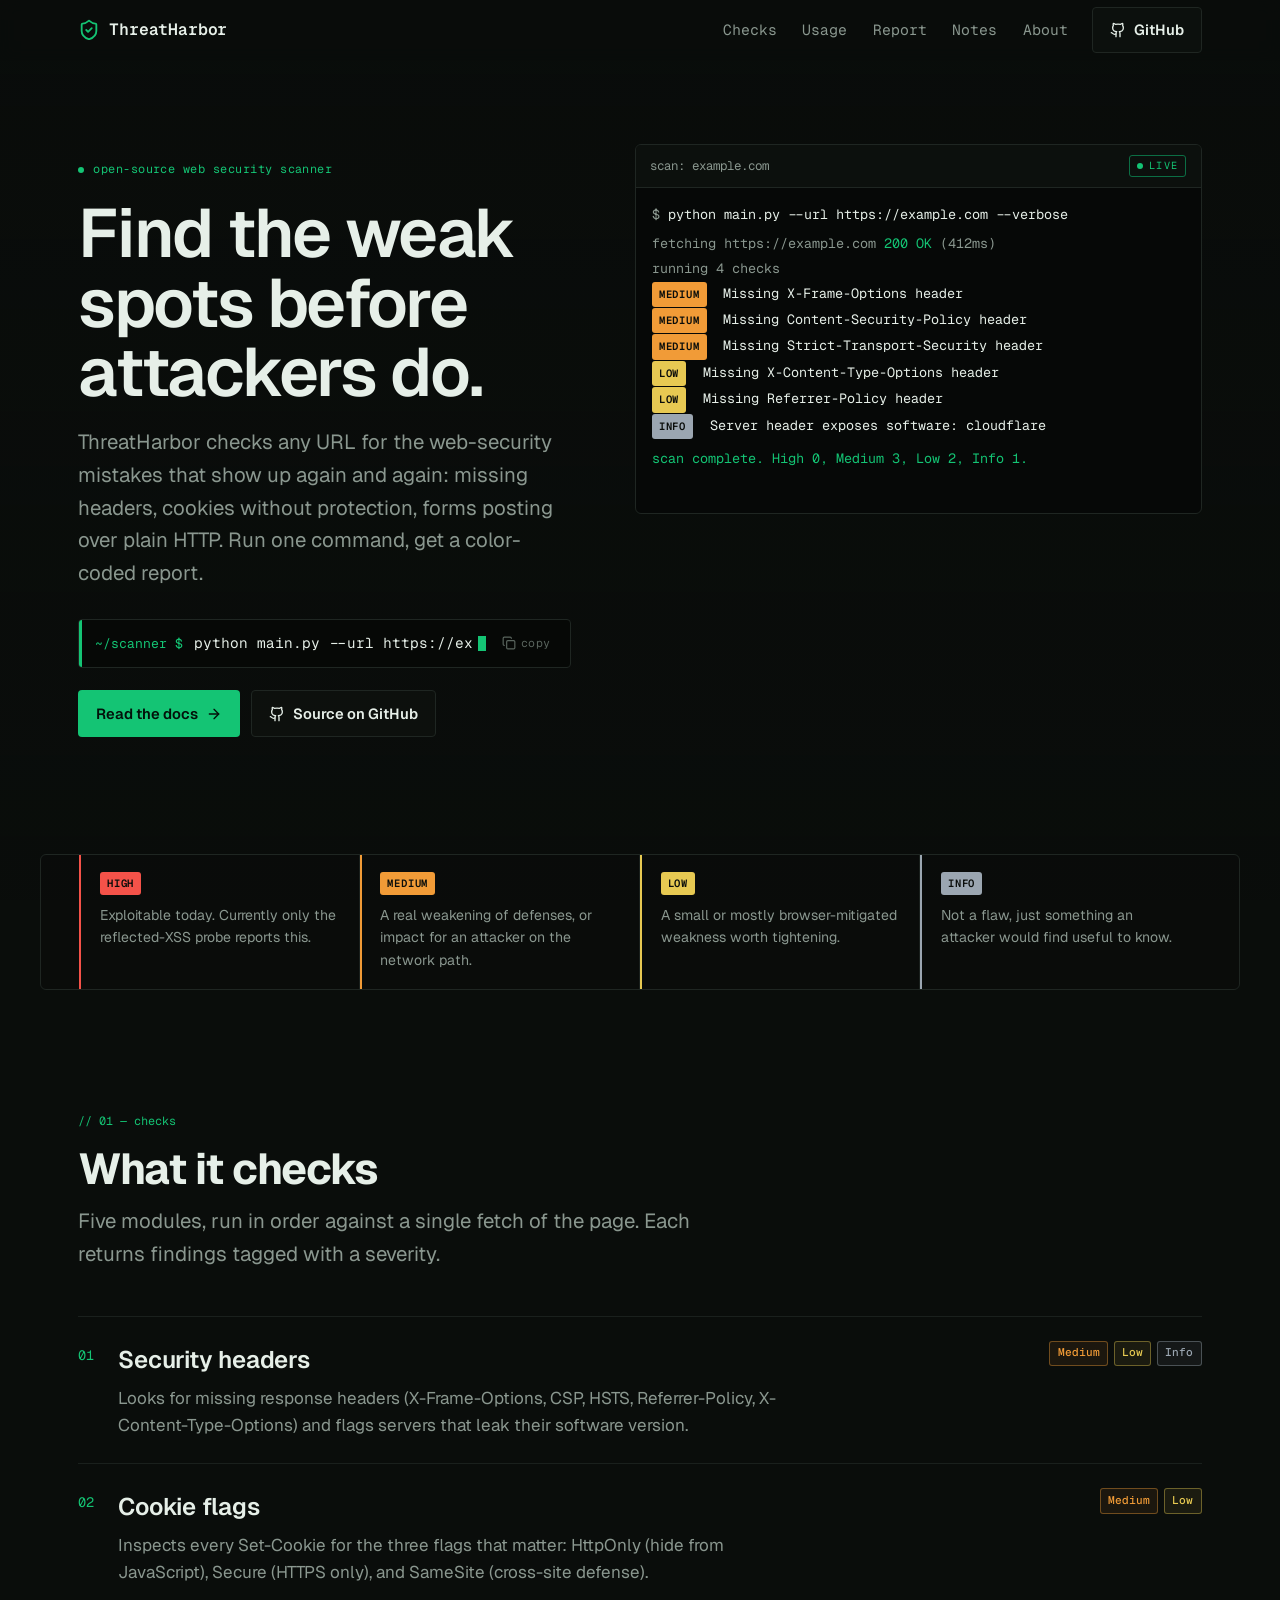
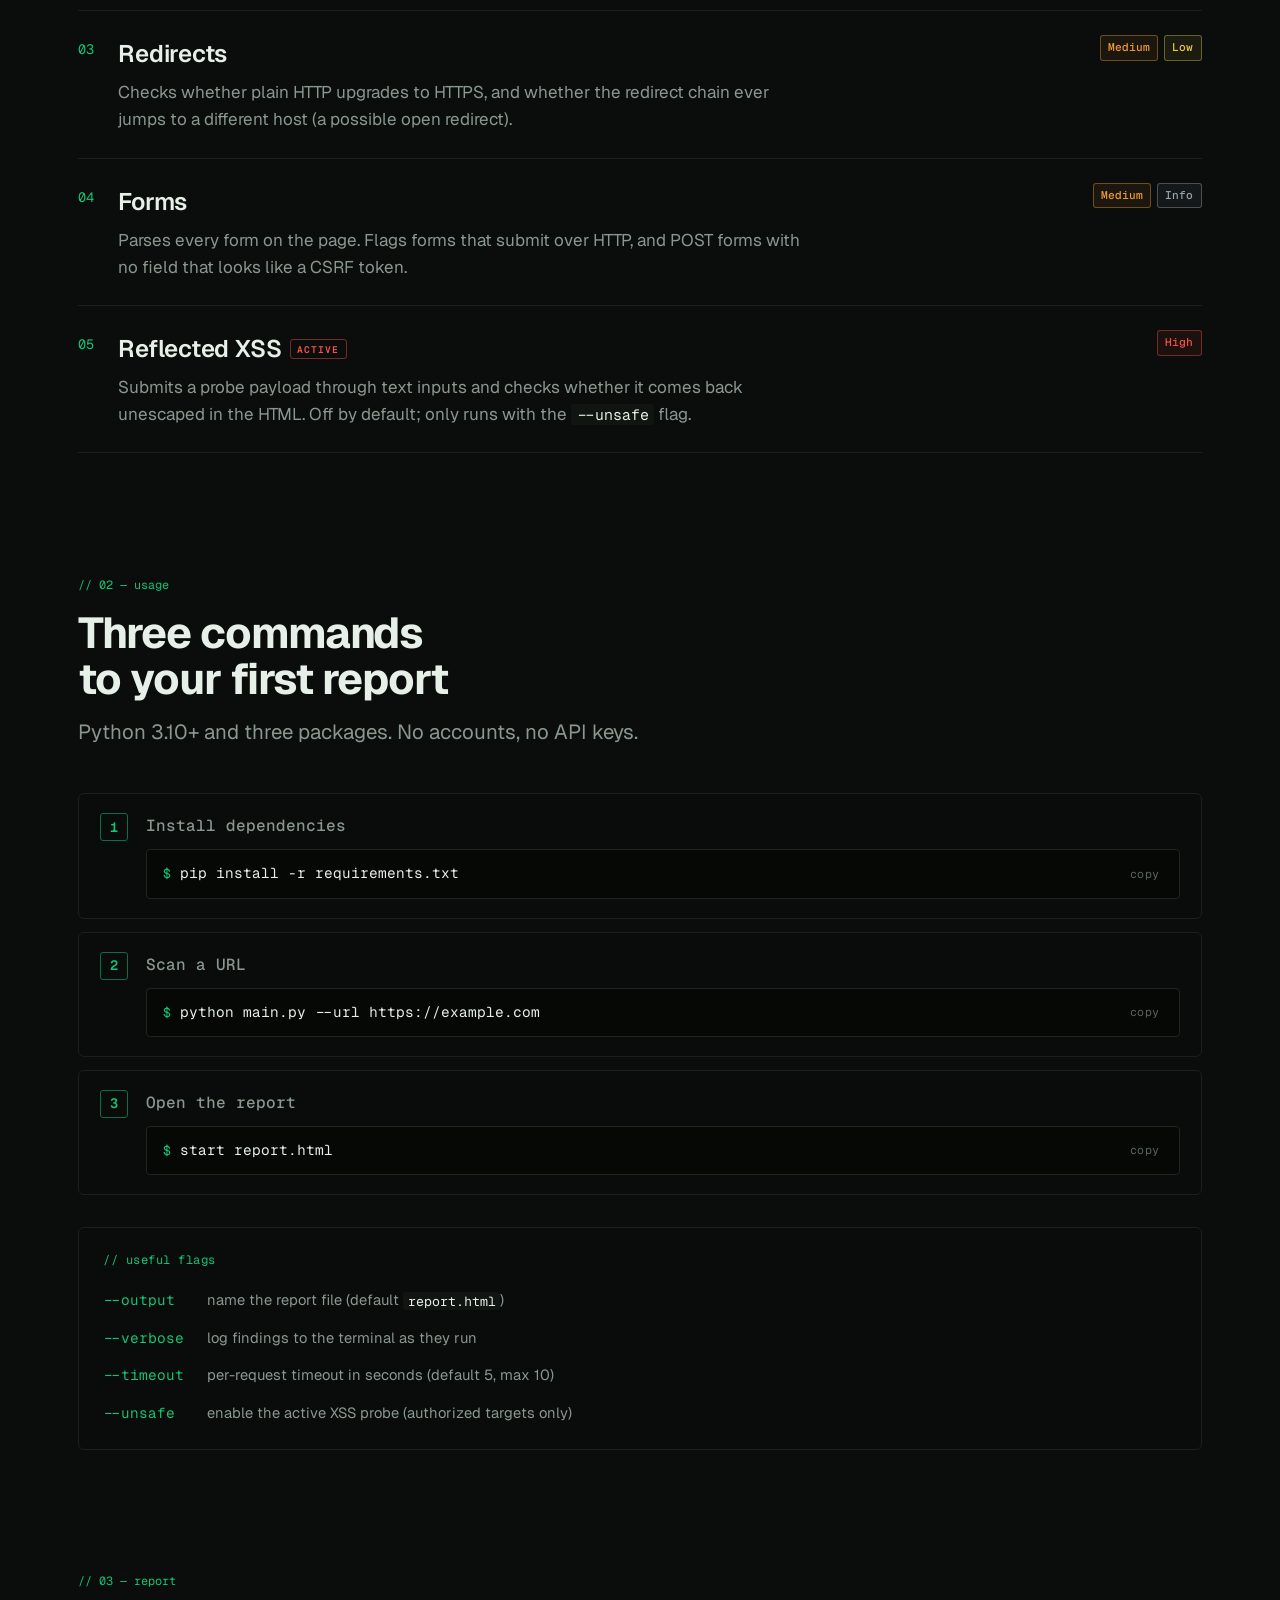
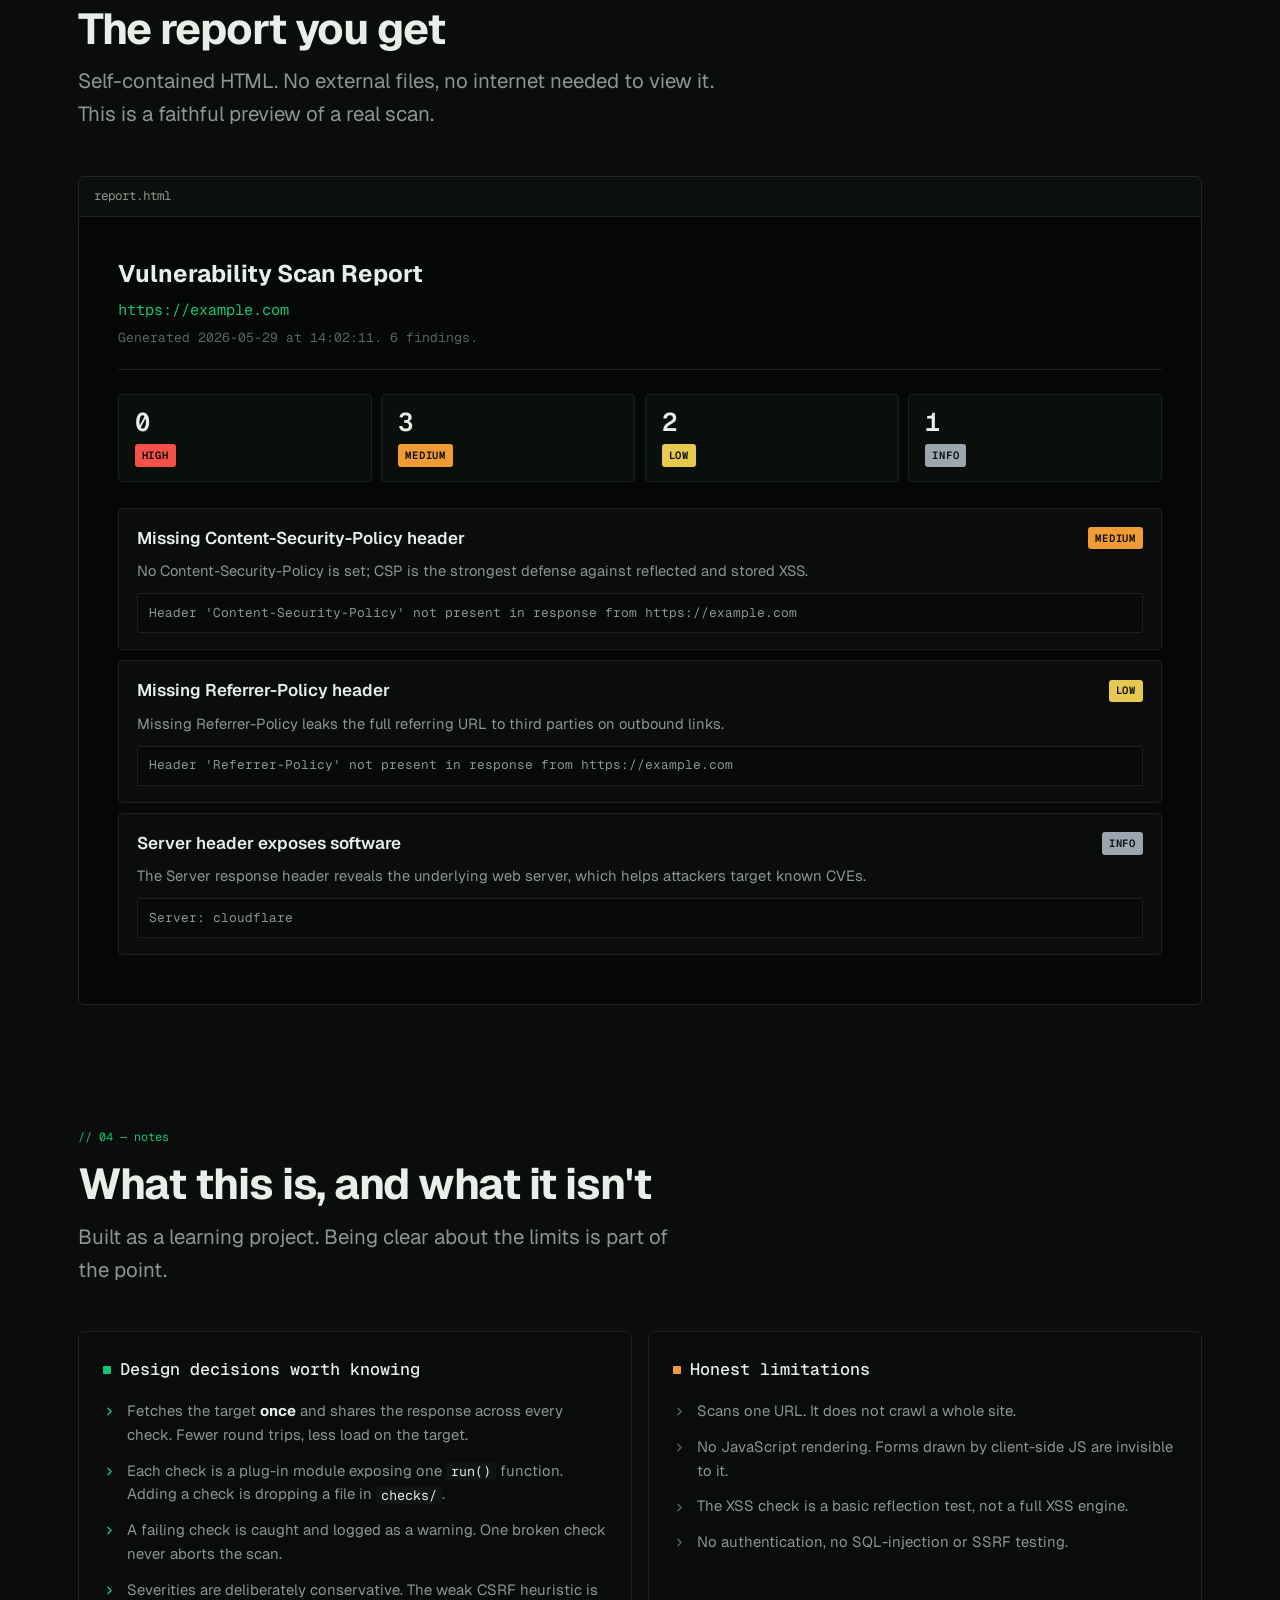
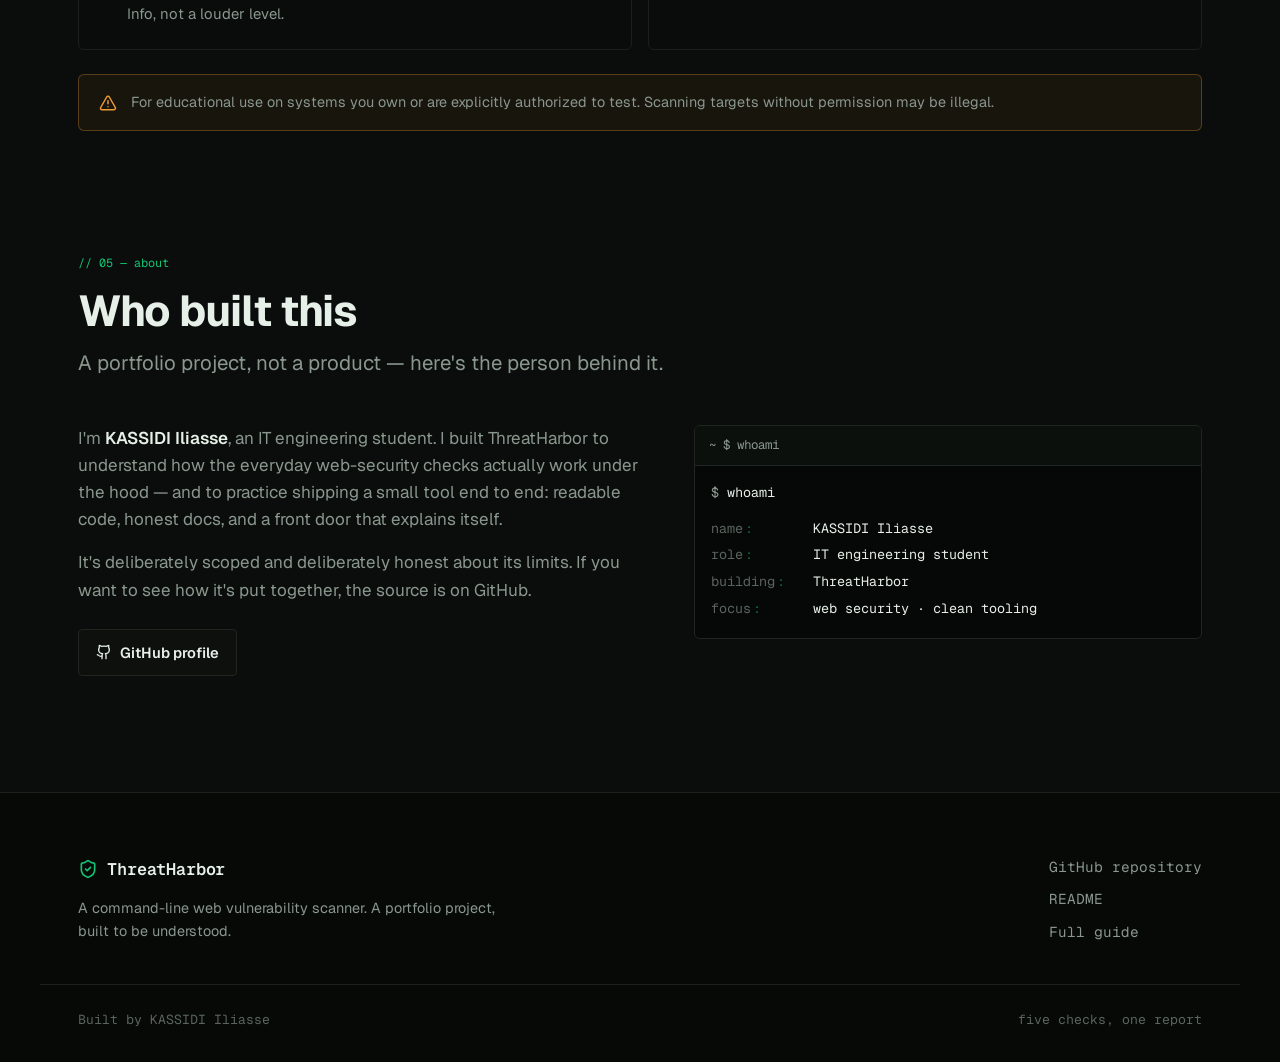
==== website/index.html @ 93aea604 "Add ThreatHarbor marketing website Static site (HTML/CSS/JS) for the vulnerability scanner under web" ====
<!doctype html>
<html lang="en">
<head>
<meta charset="utf-8">
<meta name="viewport" content="width=device-width, initial-scale=1">
<title>ThreatHarbor, a command-line web vulnerability scanner</title>
<meta name="description" content="A command-line tool that scans any URL for common web-security mistakes (missing headers, leaky cookies, unsafe forms) and writes a color-coded HTML report.">
<meta name="color-scheme" content="dark">

<!-- Open Graph -->
<meta property="og:title" content="ThreatHarbor">
<meta property="og:description" content="Scan a URL for the web-security basics. Get a color-coded report in seconds.">
<meta property="og:type" content="website">

<link rel="icon" href="data:image/svg+xml,%3Csvg xmlns='http://www.w3.org/2000/svg' viewBox='0 0 24 24'%3E%3Crect width='24' height='24' rx='5' fill='%2303110a'/%3E%3Cpath d='M18 11c0 4-2.8 6-6.1 7.16a.8.8 0 0 1-.54 0C8 17 5.2 15 5.2 11V5.6a.8.8 0 0 1 .8-.8c1.6 0 3.6-.96 5-2.18a.94.94 0 0 1 1.2 0C13.6 3.85 15.6 4.8 17.2 4.8a.8.8 0 0 1 .8.8z' fill='none' stroke='%2314c474' stroke-width='1.6' stroke-linejoin='round'/%3E%3Cpath d='M8.2 11l2 2 3.6-3.6' fill='none' stroke='%2314c474' stroke-width='1.6' stroke-linecap='round' stroke-linejoin='round'/%3E%3C/svg%3E">

<link rel="preconnect" href="https://fonts.googleapis.com">
<link rel="preconnect" href="https://fonts.gstatic.com" crossorigin>
<link href="https://fonts.googleapis.com/css2?family=Geist:wght@400;500;600;700&family=Geist+Mono:wght@400;500;600&display=swap" rel="stylesheet">

<link rel="stylesheet" href="styles.css">
</head>
<body>

<canvas id="matrixRain" aria-hidden="true"></canvas>

<a class="skip-link" href="#main">Skip to content</a>

<header class="nav" id="nav">
  <div class="container nav__inner">
    <a class="brand" href="#top" aria-label="ThreatHarbor home">
      <svg class="brand__mark" width="22" height="22" viewBox="0 0 24 24" fill="none" stroke="currentColor" stroke-width="2" stroke-linecap="round" stroke-linejoin="round" aria-hidden="true">
        <path d="M20 13c0 5-3.5 7.5-7.66 8.95a1 1 0 0 1-.67-.01C7.5 20.5 4 18 4 13V6a1 1 0 0 1 1-1c2 0 4.5-1.2 6.24-2.72a1.17 1.17 0 0 1 1.52 0C14.51 3.81 17 5 19 5a1 1 0 0 1 1 1z"/>
        <path d="m9 12 2 2 4-4"/>
      </svg>
      <span class="brand__name">ThreatHarbor</span>
    </a>

    <nav class="nav__links" aria-label="Primary">
      <a href="#checks">Checks</a>
      <a href="#usage">Usage</a>
      <a href="#report">Report</a>
      <a href="#notes">Notes</a>
      <a href="#about">About</a>
    </nav>

    <a class="btn btn--ghost nav__cta" href="https://github.com/Iliakas/vulnerability_tester" target="_blank" rel="noopener">
      <svg width="16" height="16" viewBox="0 0 24 24" fill="none" stroke="currentColor" stroke-width="2" stroke-linecap="round" stroke-linejoin="round" aria-hidden="true"><path d="M15 22v-4a4.8 4.8 0 0 0-1-3.5c3 0 6-2 6-5.5.08-1.25-.27-2.48-1-3.5.28-1.15.28-2.35 0-3.5 0 0-1 0-3 1.5-2.64-.5-5.36-.5-8 0C6 2 5 2 5 2c-.3 1.15-.3 2.35 0 3.5A5.403 5.403 0 0 0 4 9c0 3.5 3 5.5 6 5.5-.39.49-.68 1.05-.85 1.65-.17.6-.22 1.23-.15 1.85v4"/><path d="M9 18c-4.51 2-5-2-7-2"/></svg>
      GitHub
    </a>

    <button class="nav__menu-btn" id="menuBtn" aria-label="Toggle menu" aria-expanded="false" aria-controls="mobileNav">
      <span></span><span></span><span></span>
    </button>
  </div>
  <nav class="nav__mobile" id="mobileNav" aria-label="Mobile">
    <a href="#checks">Checks</a>
    <a href="#usage">Usage</a>
    <a href="#report">Report</a>
    <a href="#notes">Notes</a>
    <a href="#about">About</a>
    <a class="nav__mobile-ext" href="https://github.com/Iliakas/vulnerability_tester" target="_blank" rel="noopener">GitHub
      <svg width="14" height="14" viewBox="0 0 24 24" fill="none" stroke="currentColor" stroke-width="2" stroke-linecap="round" stroke-linejoin="round" aria-hidden="true"><path d="M7 7h10v10"/><path d="M7 17 17 7"/></svg>
    </a>
  </nav>
</header>

<main id="main">
  <span id="top"></span>

  <!-- HERO -->
  <section class="hero container">
    <div class="hero__copy">
      <p class="eyebrow">open-source web security scanner</p>
      <h1>Find the weak spots before attackers do.</h1>
      <p class="lede">
        ThreatHarbor checks any URL for the web-security mistakes that show up
        again and again: missing headers, cookies without protection, forms
        posting over plain HTTP. Run one command, get a color-coded report.
      </p>

      <div class="cmd" data-copy="python main.py --url https://example.com">
        <span class="cmd__rail" aria-hidden="true"></span>
        <span class="cmd__prompt">~/scanner $</span>
        <code class="cmd__text">python main.py --url https://example.com</code>
        <span class="cmd__caret" aria-hidden="true"></span>
        <button class="cmd__copy" aria-label="Copy command" title="Copy command">
          <svg width="14" height="14" viewBox="0 0 24 24" fill="none" stroke="currentColor" stroke-width="2" stroke-linecap="round" stroke-linejoin="round" aria-hidden="true"><rect width="14" height="14" x="8" y="8" rx="2" ry="2"/><path d="M4 16c-1.1 0-2-.9-2-2V4c0-1.1.9-2 2-2h10c1.1 0 2 .9 2 2"/></svg>
          <span class="cmd__copy-label">copy</span>
        </button>
      </div>

      <div class="hero__actions">
        <a class="btn btn--accent" href="#usage">Read the docs
          <svg width="16" height="16" viewBox="0 0 24 24" fill="none" stroke="currentColor" stroke-width="2" stroke-linecap="round" stroke-linejoin="round" aria-hidden="true"><path d="M5 12h14"/><path d="m12 5 7 7-7 7"/></svg>
        </a>
        <a class="btn btn--ghost" href="https://github.com/Iliakas/vulnerability_tester" target="_blank" rel="noopener">
          <svg width="16" height="16" viewBox="0 0 24 24" fill="none" stroke="currentColor" stroke-width="2" stroke-linecap="round" stroke-linejoin="round" aria-hidden="true"><path d="M15 22v-4a4.8 4.8 0 0 0-1-3.5c3 0 6-2 6-5.5.08-1.25-.27-2.48-1-3.5.28-1.15.28-2.35 0-3.5 0 0-1 0-3 1.5-2.64-.5-5.36-.5-8 0C6 2 5 2 5 2c-.3 1.15-.3 2.35 0 3.5A5.403 5.403 0 0 0 4 9c0 3.5 3 5.5 6 5.5-.39.49-.68 1.05-.85 1.65-.17.6-.22 1.23-.15 1.85v4"/><path d="M9 18c-4.51 2-5-2-7-2"/></svg>
          Source on GitHub
        </a>
      </div>
    </div>

    <!-- Live scan console -->
    <div class="console" id="console" aria-label="Example scan output" role="img">
      <div class="console__bar">
        <span class="console__path">scan: example.com</span>
        <span class="console__status">live</span>
      </div>
      <div class="console__body" id="consoleBody">
        <div class="line line--cmd"><span class="muted">$</span> python main.py --url https://example.com --verbose</div>
        <div class="line line--sys">fetching https://example.com <span class="ok">200 OK</span> (412ms)</div>
        <div class="line line--sys">running 4 checks</div>
        <div class="line line--find" data-sev="medium"><span class="sev sev--medium">MEDIUM</span> Missing X-Frame-Options header</div>
        <div class="line line--find" data-sev="medium"><span class="sev sev--medium">MEDIUM</span> Missing Content-Security-Policy header</div>
        <div class="line line--find" data-sev="medium"><span class="sev sev--medium">MEDIUM</span> Missing Strict-Transport-Security header</div>
        <div class="line line--find" data-sev="low"><span class="sev sev--low">LOW</span> Missing X-Content-Type-Options header</div>
        <div class="line line--find" data-sev="low"><span class="sev sev--low">LOW</span> Missing Referrer-Policy header</div>
        <div class="line line--find" data-sev="info"><span class="sev sev--info">INFO</span> Server header exposes software: cloudflare</div>
        <div class="line line--done"><span class="ok">scan complete.</span> High 0, Medium 3, Low 2, Info 1.</div>
        <div class="line line--sys">report.html written.</div>
      </div>
    </div>
  </section>

  <!-- SEVERITY LEGEND -->
  <section class="legend container" aria-label="Severity levels">
    <div class="legend__item" style="--c:var(--high)">
      <span class="sev sev--high">HIGH</span>
      <p>Exploitable today. Currently only the reflected-XSS probe reports this.</p>
    </div>
    <div class="legend__item" style="--c:var(--medium)">
      <span class="sev sev--medium">MEDIUM</span>
      <p>A real weakening of defenses, or impact for an attacker on the network path.</p>
    </div>
    <div class="legend__item" style="--c:var(--low)">
      <span class="sev sev--low">LOW</span>
      <p>A small or mostly browser-mitigated weakness worth tightening.</p>
    </div>
    <div class="legend__item" style="--c:var(--info)">
      <span class="sev sev--info">INFO</span>
      <p>Not a flaw, just something an attacker would find useful to know.</p>
    </div>
  </section>

  <!-- CHECKS -->
  <section class="section container" id="checks">
    <div class="section__head">
      <span class="section__eyebrow">// 01 &mdash; checks</span>
      <h2>What it checks</h2>
      <p class="section__sub">Five modules, run in order against a single fetch of the page. Each returns findings tagged with a severity.</p>
    </div>

    <ol class="checks">
      <li class="check">
        <span class="check__idx">01</span>
        <div class="check__main">
          <h3>Security headers</h3>
          <p>Looks for missing response headers (X-Frame-Options, CSP, HSTS, Referrer-Policy, X-Content-Type-Options) and flags servers that leak their software version.</p>
        </div>
        <div class="check__sevs"><span class="chip chip--medium">Medium</span><span class="chip chip--low">Low</span><span class="chip chip--info">Info</span></div>
      </li>
      <li class="check">
        <span class="check__idx">02</span>
        <div class="check__main">
          <h3>Cookie flags</h3>
          <p>Inspects every Set-Cookie for the three flags that matter: HttpOnly (hide from JavaScript), Secure (HTTPS only), and SameSite (cross-site defense).</p>
        </div>
        <div class="check__sevs"><span class="chip chip--medium">Medium</span><span class="chip chip--low">Low</span></div>
      </li>
      <li class="check">
        <span class="check__idx">03</span>
        <div class="check__main">
          <h3>Redirects</h3>
          <p>Checks whether plain HTTP upgrades to HTTPS, and whether the redirect chain ever jumps to a different host (a possible open redirect).</p>
        </div>
        <div class="check__sevs"><span class="chip chip--medium">Medium</span><span class="chip chip--low">Low</span></div>
      </li>
      <li class="check">
        <span class="check__idx">04</span>
        <div class="check__main">
          <h3>Forms</h3>
          <p>Parses every form on the page. Flags forms that submit over HTTP, and POST forms with no field that looks like a CSRF token.</p>
        </div>
        <div class="check__sevs"><span class="chip chip--medium">Medium</span><span class="chip chip--info">Info</span></div>
      </li>
      <li class="check">
        <span class="check__idx">05</span>
        <div class="check__main">
          <h3>Reflected XSS <span class="check__tag">active</span></h3>
          <p>Submits a probe payload through text inputs and checks whether it comes back unescaped in the HTML. Off by default; only runs with the <code>--unsafe</code> flag.</p>
        </div>
        <div class="check__sevs"><span class="chip chip--high">High</span></div>
      </li>
    </ol>
  </section>

  <!-- USAGE -->
  <section class="section container" id="usage">
    <div class="section__head">
      <span class="section__eyebrow">// 02 &mdash; usage</span>
      <h2>Three commands to your first report</h2>
      <p class="section__sub">Python 3.10+ and three packages. No accounts, no API keys.</p>
    </div>

    <div class="steps">
      <div class="step">
        <span class="step__n">1</span>
        <div class="step__body">
          <h3>Install dependencies</h3>
          <div class="cmd cmd--block" data-copy="pip install -r requirements.txt">
            <code class="cmd__text"><span class="cmd__prompt">$</span> pip install -r requirements.txt</code>
            <button class="cmd__copy" aria-label="Copy command"><span class="cmd__copy-label">Copy</span></button>
          </div>
        </div>
      </div>
      <div class="step">
        <span class="step__n">2</span>
        <div class="step__body">
          <h3>Scan a URL</h3>
          <div class="cmd cmd--block" data-copy="python main.py --url https://example.com">
            <code class="cmd__text"><span class="cmd__prompt">$</span> python main.py --url https://example.com</code>
            <button class="cmd__copy" aria-label="Copy command"><span class="cmd__copy-label">Copy</span></button>
          </div>
        </div>
      </div>
      <div class="step">
        <span class="step__n">3</span>
        <div class="step__body">
          <h3>Open the report</h3>
          <div class="cmd cmd--block" data-copy="start report.html">
            <code class="cmd__text"><span class="cmd__prompt">$</span> start report.html</code>
            <button class="cmd__copy" aria-label="Copy command"><span class="cmd__copy-label">Copy</span></button>
          </div>
        </div>
      </div>
    </div>

    <div class="flags">
      <p class="flags__title">Useful flags</p>
      <dl>
        <dt><code>--output</code></dt><dd>name the report file (default <code>report.html</code>)</dd>
        <dt><code>--verbose</code></dt><dd>log findings to the terminal as they run</dd>
        <dt><code>--timeout</code></dt><dd>per-request timeout in seconds (default 5, max 10)</dd>
        <dt><code>--unsafe</code></dt><dd>enable the active XSS probe (authorized targets only)</dd>
      </dl>
    </div>
  </section>

  <!-- REPORT PREVIEW -->
  <section class="section container" id="report">
    <div class="section__head">
      <span class="section__eyebrow">// 03 &mdash; report</span>
      <h2>The report you get</h2>
      <p class="section__sub">Self-contained HTML. No external files, no internet needed to view it. This is a faithful preview of a real scan.</p>
    </div>

    <div class="report">
      <div class="report__bar">
        <span class="console__path">report.html</span>
      </div>
      <div class="report__page">
        <div class="report__header">
          <h3>Vulnerability Scan Report</h3>
          <p class="report__target">https://example.com</p>
          <p class="report__meta">Generated 2026-05-29 at 14:02:11. 6 findings.</p>
        </div>
        <div class="report__summary">
          <div class="rcell"><span class="rcell__n">0</span><span class="sev sev--high">HIGH</span></div>
          <div class="rcell"><span class="rcell__n">3</span><span class="sev sev--medium">MEDIUM</span></div>
          <div class="rcell"><span class="rcell__n">2</span><span class="sev sev--low">LOW</span></div>
          <div class="rcell"><span class="rcell__n">1</span><span class="sev sev--info">INFO</span></div>
        </div>
        <div class="report__finding" data-sev="medium">
          <div class="report__finding-head"><span class="report__finding-title">Missing Content-Security-Policy header</span><span class="sev sev--medium">MEDIUM</span></div>
          <p>No Content-Security-Policy is set; CSP is the strongest defense against reflected and stored XSS.</p>
          <code class="report__ev">Header 'Content-Security-Policy' not present in response from https://example.com</code>
        </div>
        <div class="report__finding" data-sev="low">
          <div class="report__finding-head"><span class="report__finding-title">Missing Referrer-Policy header</span><span class="sev sev--low">LOW</span></div>
          <p>Missing Referrer-Policy leaks the full referring URL to third parties on outbound links.</p>
          <code class="report__ev">Header 'Referrer-Policy' not present in response from https://example.com</code>
        </div>
        <div class="report__finding" data-sev="info">
          <div class="report__finding-head"><span class="report__finding-title">Server header exposes software</span><span class="sev sev--info">INFO</span></div>
          <p>The Server response header reveals the underlying web server, which helps attackers target known CVEs.</p>
          <code class="report__ev">Server: cloudflare</code>
        </div>
      </div>
    </div>
  </section>

  <!-- NOTES / HONESTY -->
  <section class="section container" id="notes">
    <div class="section__head">
      <span class="section__eyebrow">// 04 &mdash; notes</span>
      <h2>What this is, and what it isn't</h2>
      <p class="section__sub">Built as a learning project. Being clear about the limits is part of the point.</p>
    </div>

    <div class="notes">
      <div class="note note--good">
        <h3>Design decisions worth knowing</h3>
        <ul>
          <li>Fetches the target <strong>once</strong> and shares the response across every check. Fewer round trips, less load on the target.</li>
          <li>Each check is a plug-in module exposing one <code>run()</code> function. Adding a check is dropping a file in <code>checks/</code>.</li>
          <li>A failing check is caught and logged as a warning. One broken check never aborts the scan.</li>
          <li>Severities are deliberately conservative. The weak CSRF heuristic is Info, not a louder level.</li>
        </ul>
      </div>
      <div class="note note--limit">
        <h3>Honest limitations</h3>
        <ul>
          <li>Scans one URL. It does not crawl a whole site.</li>
          <li>No JavaScript rendering. Forms drawn by client-side JS are invisible to it.</li>
          <li>The XSS check is a basic reflection test, not a full XSS engine.</li>
          <li>No authentication, no SQL-injection or SSRF testing.</li>
        </ul>
      </div>
    </div>

    <div class="disclaimer">
      <svg width="18" height="18" viewBox="0 0 24 24" fill="none" stroke="currentColor" stroke-width="2" stroke-linecap="round" stroke-linejoin="round" aria-hidden="true"><path d="m21.73 18-8-14a2 2 0 0 0-3.48 0l-8 14A2 2 0 0 0 4 21h16a2 2 0 0 0 1.73-3"/><path d="M12 9v4"/><path d="M12 17h.01"/></svg>
      <p>For educational use on systems you own or are explicitly authorized to test. Scanning targets without permission may be illegal.</p>
    </div>
  </section>

  <!-- ABOUT -->
  <section class="section container" id="about">
    <div class="section__head">
      <span class="section__eyebrow">// 05 &mdash; about</span>
      <h2>Who built this</h2>
      <p class="section__sub">A portfolio project, not a product &mdash; here's the person behind it.</p>
    </div>

    <div class="about">
      <div class="about__copy">
        <p>
          I'm <strong>KASSIDI Iliasse</strong>, an IT engineering student. I built
          ThreatHarbor to understand how the everyday web-security checks actually
          work under the hood &mdash; and to practice shipping a small tool end to
          end: readable code, honest docs, and a front door that explains itself.
        </p>
        <p>
          It's deliberately scoped and deliberately honest about its limits. If
          you want to see how it's put together, the source is on GitHub.
        </p>
        <div class="about__actions">
          <a class="btn btn--ghost" href="https://github.com/Iliakas" target="_blank" rel="noopener">
            <svg width="16" height="16" viewBox="0 0 24 24" fill="none" stroke="currentColor" stroke-width="2" stroke-linecap="round" stroke-linejoin="round" aria-hidden="true"><path d="M15 22v-4a4.8 4.8 0 0 0-1-3.5c3 0 6-2 6-5.5.08-1.25-.27-2.48-1-3.5.28-1.15.28-2.35 0-3.5 0 0-1 0-3 1.5-2.64-.5-5.36-.5-8 0C6 2 5 2 5 2c-.3 1.15-.3 2.35 0 3.5A5.403 5.403 0 0 0 4 9c0 3.5 3 5.5 6 5.5-.39.49-.68 1.05-.85 1.65-.17.6-.22 1.23-.15 1.85v4"/><path d="M9 18c-4.51 2-5-2-7-2"/></svg>
            GitHub profile
          </a>
        </div>
      </div>

      <div class="console whoami" role="img" aria-label="whoami output">
        <div class="console__bar">
          <span class="console__path">~ $ whoami</span>
        </div>
        <div class="console__body whoami__body">
          <div class="line line--cmd"><span class="muted">$</span> whoami</div>
          <div class="whoami__row"><span class="whoami__k">name</span><span class="whoami__v ok">KASSIDI Iliasse</span></div>
          <div class="whoami__row"><span class="whoami__k">role</span><span class="whoami__v">IT engineering student</span></div>
          <div class="whoami__row"><span class="whoami__k">building</span><span class="whoami__v">ThreatHarbor</span></div>
          <div class="whoami__row"><span class="whoami__k">focus</span><span class="whoami__v">web security &middot; clean tooling</span></div>
        </div>
      </div>
    </div>
  </section>
</main>

<footer class="footer">
  <div class="container footer__inner">
    <div class="footer__brand">
      <a class="brand" href="#top" aria-label="ThreatHarbor home">
        <svg class="brand__mark" width="20" height="20" viewBox="0 0 24 24" fill="none" stroke="currentColor" stroke-width="2" stroke-linecap="round" stroke-linejoin="round" aria-hidden="true">
          <path d="M20 13c0 5-3.5 7.5-7.66 8.95a1 1 0 0 1-.67-.01C7.5 20.5 4 18 4 13V6a1 1 0 0 1 1-1c2 0 4.5-1.2 6.24-2.72a1.17 1.17 0 0 1 1.52 0C14.51 3.81 17 5 19 5a1 1 0 0 1 1 1z"/>
          <path d="m9 12 2 2 4-4"/>
        </svg>
        <span class="brand__name">ThreatHarbor</span>
      </a>
      <p>A command-line web vulnerability scanner. A portfolio project, built to be understood.</p>
    </div>
    <nav class="footer__links" aria-label="Footer">
      <a href="https://github.com/Iliakas/vulnerability_tester" target="_blank" rel="noopener">GitHub repository</a>
      <a href="https://github.com/Iliakas/vulnerability_tester/blob/main/README.md" target="_blank" rel="noopener">README</a>
      <a href="https://github.com/Iliakas/vulnerability_tester/blob/main/GUIDE.md" target="_blank" rel="noopener">Full guide</a>
    </nav>
  </div>
  <div class="container footer__base">
    <span>Built by KASSIDI Iliasse</span>
    <span class="mono">five checks, one report</span>
  </div>
</footer>

<script src="app.js" defer></script>
</body>
</html>
---- website/styles.css ----
/* =========================================================================
   ThreatHarbor — terminal/console aesthetic
   No atmospheric gradients, no glow shadows. Severity colors preserved.
   Matrix-rain canvas backdrop drawn by JS.
   ========================================================================= */

:root {
  /* Surface ramp — flat, neutral, no tint */
  --bg:        #0a0d0b;
  --surface:   #10141155;
  --surface-2: #161a17aa;
  --surface-solid: #11141280;
  --border:      #1f2622;
  --border-soft: #1a201d;
  --ink:       #e6efe8;
  --muted:     #8a978f;
  --faint:     #5a655e;

  /* Brand / interaction (deep matrix-green family — not severity) */
  --accent:     #14c474;
  --accent-bright: #1ee083;
  --accent-dim: #0c6e44;
  --accent-ink: #03110a;

  /* Severity (warm, semantic ONLY — UNCHANGED) */
  --high:    oklch(0.66 0.20 27);
  --medium:  oklch(0.76 0.15 65);
  --low:     oklch(0.84 0.14 95);
  --info:    oklch(0.72 0.02 250);

  /* Type */
  --sans: "Geist", system-ui, -apple-system, "Segoe UI", Helvetica, Arial, sans-serif;
  --mono: "Geist Mono", ui-monospace, "SF Mono", Menlo, Consolas, monospace;

  /* Fluid type scale */
  --t-eyebrow: 0.74rem;
  --t-body: 1.0625rem;
  --t-lede: clamp(1.05rem, 0.95rem + 0.5vw, 1.28rem);
  --t-h3: clamp(1.2rem, 1.05rem + 0.7vw, 1.5rem);
  --t-h2: clamp(1.8rem, 1.4rem + 1.8vw, 2.7rem);
  --t-h1: clamp(2.4rem, 1.7rem + 3.2vw, 4.5rem);

  --gut: clamp(1.25rem, 0.8rem + 2vw, 2.5rem);
  --section-y: clamp(4rem, 2.5rem + 6vw, 8rem);
  --radius: 6px;
  --radius-sm: 4px;

  --z-nav: 100;
  --z-mobile: 90;
  --maxw: 1200px;
}

/* ---------- reset ---------- */
*, *::before, *::after { box-sizing: border-box; }
* { margin: 0; }
html { scroll-behavior: smooth; -webkit-text-size-adjust: 100%; }
@media (prefers-reduced-motion: reduce) { html { scroll-behavior: auto; } }

body {
  font-family: var(--sans);
  font-size: var(--t-body);
  line-height: 1.6;
  color: var(--ink);
  background: var(--bg);
  -webkit-font-smoothing: antialiased;
  text-rendering: optimizeLegibility;
  overflow-x: hidden;
}

/* Matrix-rain canvas backdrop — flat, no glow */
#matrixRain {
  position: fixed;
  inset: 0;
  width: 100%;
  height: 100%;
  z-index: -2;
  pointer-events: none;
  display: block;
}
body::before {
  content: "";
  position: fixed;
  inset: 0;
  z-index: -1;
  background:
    linear-gradient(180deg, rgba(10,13,11,.55) 0%, rgba(10,13,11,.82) 60%, rgba(10,13,11,.94) 100%);
  pointer-events: none;
}

img, svg { display: block; }
a { color: inherit; text-decoration: none; }
code { font-family: var(--mono); }

:focus-visible {
  outline: 2px solid var(--accent);
  outline-offset: 2px;
  border-radius: 3px;
}

.container { width: 100%; max-width: var(--maxw); margin-inline: auto; padding-inline: var(--gut); }

.skip-link {
  position: absolute; left: 12px; top: -48px;
  background: var(--accent); color: var(--accent-ink);
  padding: 8px 14px; border-radius: 4px; font-weight: 600; z-index: 200;
  transition: top .18s ease;
}
.skip-link:focus { top: 12px; }

.mono { font-family: var(--mono); }
.muted { color: var(--muted); }
.ok { color: var(--accent); }

/* =========================================================================
   NAV
   ========================================================================= */
.nav {
  position: sticky; top: 0; z-index: var(--z-nav);
  background: rgba(10, 13, 11, 0.78);
  backdrop-filter: blur(8px);
  -webkit-backdrop-filter: blur(8px);
  border-bottom: 1px solid transparent;
  transition: border-color .25s ease, background .25s ease;
}
.nav.is-scrolled { border-bottom-color: var(--border); background: rgba(10, 13, 11, 0.92); }
.nav__inner { display: flex; align-items: center; gap: 1.5rem; height: 60px; }

.brand { display: inline-flex; align-items: center; gap: .55rem; font-weight: 600; }
.brand__mark { color: var(--accent); flex: none; }
.brand__name { font-family: var(--mono); font-weight: 600; letter-spacing: -0.01em; font-size: 1.02rem; }

.nav__links { display: flex; gap: 1.6rem; margin-left: auto; font-size: .92rem; font-family: var(--mono); }
.nav__links a { color: var(--muted); transition: color .15s ease; }
.nav__links a:hover { color: var(--ink); }
.nav__cta { flex: none; }

.nav__menu-btn { display: none; background: none; border: 0; padding: 8px; cursor: pointer; }
.nav__menu-btn span { display: block; width: 22px; height: 2px; background: var(--ink); border-radius: 1px; transition: transform .25s ease, opacity .2s ease; }
.nav__menu-btn span + span { margin-top: 5px; }
.nav__menu-btn[aria-expanded="true"] span:nth-child(1) { transform: translateY(7px) rotate(45deg); }
.nav__menu-btn[aria-expanded="true"] span:nth-child(2) { opacity: 0; }
.nav__menu-btn[aria-expanded="true"] span:nth-child(3) { transform: translateY(-7px) rotate(-45deg); }

.nav__mobile { display: none; flex-direction: column; padding: .5rem var(--gut) 1rem; gap: .2rem; border-bottom: 1px solid var(--border-soft); background: var(--bg); }
.nav__mobile a { padding: .7rem .2rem; color: var(--muted); border-bottom: 1px solid var(--border-soft); font-family: var(--mono); font-size: .92rem; }
.nav__mobile a:last-child { border-bottom: 0; }
.nav__mobile-ext { display: inline-flex; align-items: center; gap: .4rem; }
.nav__mobile-ext svg { color: var(--accent); }
.nav__mobile.is-open { display: flex; }

/* =========================================================================
   BUTTONS — flat, no glow
   ========================================================================= */
.btn {
  display: inline-flex; align-items: center; gap: .5rem;
  font: inherit; font-weight: 600; font-size: .92rem;
  padding: .65rem 1.05rem; border-radius: var(--radius-sm);
  border: 1px solid transparent; cursor: pointer;
  transition: transform .12s ease, background .15s ease, border-color .15s ease, color .15s ease;
}
.btn:active { transform: translateY(1px); }
.btn--accent { background: var(--accent); color: var(--accent-ink); }
.btn--accent:hover { background: var(--accent-bright); }
.btn--ghost { border-color: var(--border); color: var(--ink); background: rgba(16,20,17,0.5); }
.btn--ghost:hover { border-color: var(--accent-dim); color: var(--accent); }

/* =========================================================================
   HERO — asymmetric, console-led
   ========================================================================= */
.hero {
  display: grid;
  grid-template-columns: minmax(0, 1fr) minmax(0, 1.15fr);
  gap: clamp(2rem, 1rem + 4vw, 4rem);
  align-items: start;
  padding-top: clamp(3rem, 2rem + 4vw, 5.5rem);
  padding-bottom: var(--section-y);
}
.hero__copy { padding-top: clamp(0rem, -1rem + 2vw, 1.5rem); }

.eyebrow {
  display: inline-flex; align-items: center; gap: .55rem;
  font-family: var(--mono); font-size: var(--t-eyebrow);
  text-transform: lowercase; letter-spacing: .04em;
  color: var(--accent); margin-bottom: 1.2rem;
}
.eyebrow::before {
  content: "";
  width: 6px; height: 6px; border-radius: 50%;
  background: var(--accent);
  animation: blink 1.4s steps(2, end) infinite;
}
@keyframes blink { 50% { opacity: .2; } }

h1 {
  font-size: var(--t-h1); line-height: 1.02; font-weight: 600;
  letter-spacing: -0.025em; text-wrap: balance; margin-bottom: 1.2rem;
}
.lede { font-size: var(--t-lede); color: var(--muted); max-width: 36ch; text-wrap: pretty; }

.hero__actions { display: flex; flex-wrap: wrap; gap: .7rem; margin-top: 1.4rem; }

/* command bar — terminal input feel, not a button */
.cmd {
  position: relative;
  display: flex; align-items: center; gap: .65rem;
  margin-top: 1.8rem; padding: .65rem .85rem .65rem 1rem;
  background: rgba(6, 9, 7, 0.85);
  border: 1px solid var(--border);
  border-radius: var(--radius-sm);
  font-family: var(--mono); font-size: .9rem;
  max-width: 100%;
  overflow: hidden;
}
.cmd__rail {
  position: absolute; left: 0; top: 0; bottom: 0;
  width: 3px; background: var(--accent);
}
.cmd__prompt { color: var(--accent); user-select: none; flex: none; font-size: .82rem; }
.cmd__text { color: var(--ink); overflow-x: auto; white-space: nowrap; flex: 1; scrollbar-width: none; }
.cmd__text::-webkit-scrollbar { display: none; }
.cmd__caret {
  flex: none;
  display: inline-block;
  width: 8px; height: 1.05em;
  background: var(--accent);
  animation: caret 1s steps(2, end) infinite;
  margin-left: -.35rem;
}
@keyframes caret { 50% { opacity: 0; } }
.cmd__copy {
  flex: none; display: inline-flex; align-items: center; gap: .3rem;
  font: inherit; font-family: var(--mono); font-size: .72rem;
  text-transform: lowercase; letter-spacing: .04em;
  color: var(--faint);
  background: transparent; border: 0;
  padding: .25rem .35rem; border-radius: 3px; cursor: pointer;
  transition: color .15s ease, background .15s ease;
}
.cmd__copy:hover { color: var(--accent); background: rgba(53, 224, 160, 0.08); }
.cmd__copy.is-copied { color: var(--accent); }

/* block command variant */
.cmd--block { margin-top: 0; }
.cmd--block .cmd__text { display: inline-flex; gap: .55rem; align-items: baseline; }

/* =========================================================================
   CONSOLE — flat panel, no glow shadow
   ========================================================================= */
.console {
  background: rgba(6, 9, 7, 0.88);
  border: 1px solid var(--border);
  border-radius: var(--radius);
  overflow: hidden;
}
.console__bar, .report__bar {
  display: flex; align-items: center; justify-content: space-between; gap: .7rem;
  padding: .6rem .9rem; background: rgba(16, 20, 17, 0.7);
  border-bottom: 1px solid var(--border);
}
.console__path { font-family: var(--mono); font-size: .78rem; color: var(--muted); }
.console__status {
  font-family: var(--mono); font-size: .64rem; letter-spacing: .12em; text-transform: uppercase;
  color: var(--accent); padding: .12rem .45rem; border: 1px solid var(--accent-dim); border-radius: 3px;
  display: inline-flex; align-items: center; gap: .4rem;
}
.console__status::before {
  content: ""; width: 6px; height: 6px; border-radius: 50%;
  background: var(--accent); animation: blink 1.4s steps(2, end) infinite;
}

.console__body { padding: .9rem 1rem 1.1rem; font-family: var(--mono); font-size: .84rem; line-height: 1.85; }
.line { white-space: pre-wrap; word-break: break-word; }
.line--sys { color: var(--muted); }
.line--cmd { color: var(--ink); margin-bottom: .25rem; }
.line--find { display: flex; align-items: baseline; gap: .55rem; color: var(--ink); }
.line--done { margin-top: .45rem; color: var(--accent); }

.console.is-animating .line { opacity: 0; transform: translateY(3px); }
.console.is-animating .line.is-in { opacity: 1; transform: none; transition: opacity .25s ease, transform .35s cubic-bezier(.16,1,.3,1); }

/* =========================================================================
   SEVERITY badges + chips (UNCHANGED COLORS)
   ========================================================================= */
.sev {
  display: inline-flex; align-items: center; flex: none;
  font-family: var(--mono); font-weight: 600; font-size: .66rem;
  letter-spacing: .08em; padding: .18rem .42rem; border-radius: 3px;
  color: #0a0d0b;
}
.sev--high { background: var(--high); }
.sev--medium { background: var(--medium); }
.sev--low { background: var(--low); }
.sev--info { background: var(--info); }

.chip {
  font-family: var(--mono); font-size: .7rem; font-weight: 500;
  padding: .18rem .46rem; border-radius: 3px; border: 1px solid;
}
.chip--high { color: var(--high); border-color: oklch(0.66 0.20 27 / 0.4); background: oklch(0.66 0.20 27 / 0.08); }
.chip--medium { color: var(--medium); border-color: oklch(0.76 0.15 65 / 0.4); background: oklch(0.76 0.15 65 / 0.08); }
.chip--low { color: var(--low); border-color: oklch(0.84 0.14 95 / 0.4); background: oklch(0.84 0.14 95 / 0.08); }
.chip--info { color: var(--info); border-color: oklch(0.72 0.02 250 / 0.4); background: oklch(0.72 0.02 250 / 0.08); }

/* =========================================================================
   LEGEND — horizontal index strip, not equal cards
   ========================================================================= */
.legend {
  display: grid;
  grid-template-columns: repeat(4, minmax(0, 1fr));
  gap: 0;
  border: 1px solid var(--border);
  border-radius: var(--radius);
  background: rgba(10, 13, 11, 0.6);
  overflow: hidden;
  margin-bottom: var(--section-y);
}
.legend__item {
  padding: 1.1rem 1.3rem;
  display: flex; flex-direction: column; gap: .55rem;
  border-right: 1px solid var(--border-soft);
  position: relative;
}
.legend__item:last-child { border-right: 0; }
.legend__item::before {
  content: ""; position: absolute; left: 0; top: 0; bottom: 0;
  width: 2px; background: var(--c, transparent);
}
.legend__item p { color: var(--muted); font-size: .88rem; text-wrap: pretty; }
.legend__item .sev { align-self: flex-start; }

@media (max-width: 760px) {
  .legend { grid-template-columns: 1fr; }
  .legend__item { border-right: 0; border-bottom: 1px solid var(--border-soft); }
  .legend__item:last-child { border-bottom: 0; }
}

/* =========================================================================
   SECTIONS
   ========================================================================= */
.section { padding-bottom: var(--section-y); }
.section__head { max-width: 60ch; margin-bottom: clamp(2rem, 1.2rem + 2vw, 3rem); }
.section__eyebrow {
  display: inline-block;
  font-family: var(--mono); font-size: var(--t-eyebrow);
  color: var(--accent); margin-bottom: .9rem;
  letter-spacing: 0;
}
.section__head h2 { font-size: var(--t-h2); letter-spacing: -0.025em; line-height: 1.08; text-wrap: balance; }
.section__sub { color: var(--muted); font-size: var(--t-lede); margin-top: .8rem; text-wrap: pretty; max-width: 58ch; }

/* CHECKS list — terminal-rule dividers */
.checks { list-style: none; padding: 0; border-top: 1px solid var(--border-soft); }
.check {
  display: grid; grid-template-columns: auto 1fr auto; gap: 1.1rem 1.5rem;
  align-items: start; padding: 1.5rem 0; border-bottom: 1px solid var(--border-soft);
  transition: background .15s ease, padding-left .2s cubic-bezier(.2,.8,.2,1);
}
.check:hover { background: rgba(16, 20, 17, 0.4); padding-left: .8rem; }
.check__idx { font-family: var(--mono); color: var(--accent); font-size: .85rem; padding-top: .25rem; }
.check__main h3 { font-size: var(--t-h3); font-weight: 600; letter-spacing: -0.01em; margin-bottom: .35rem; display: flex; align-items: center; gap: .55rem; flex-wrap: wrap; }
.check__main p { color: var(--muted); max-width: 62ch; text-wrap: pretty; }
.check__main code { background: var(--surface-2); padding: .08rem .32rem; border-radius: 3px; font-size: .88em; color: var(--ink); }
.check__tag { font-family: var(--mono); font-size: .6rem; text-transform: uppercase; letter-spacing: .1em; color: var(--high); border: 1px solid oklch(0.66 0.20 27 / 0.45); padding: .1rem .4rem; border-radius: 3px; }
.check__sevs { display: flex; gap: .35rem; flex-wrap: wrap; justify-content: flex-end; }

/* USAGE steps */
.steps { display: grid; gap: .8rem; }
.step {
  display: grid; grid-template-columns: auto 1fr; gap: 1.1rem;
  align-items: start; padding: 1.2rem 1.3rem;
  background: rgba(10, 13, 11, 0.55);
  border: 1px solid var(--border-soft); border-radius: var(--radius);
}
.step__n {
  font-family: var(--mono); font-weight: 600; color: var(--accent);
  background: transparent; border: 1px solid var(--accent-dim);
  width: 28px; height: 28px; border-radius: 3px;
  display: grid; place-items: center; flex: none; font-size: .85rem;
}
.step__body { min-width: 0; }
.step__body h3 { font-size: 1rem; margin-bottom: .65rem; font-family: var(--mono); color: var(--muted); font-weight: 500; }

.flags { margin-top: 2rem; padding: 1.4rem 1.5rem; background: rgba(10, 13, 11, 0.55); border: 1px solid var(--border-soft); border-radius: var(--radius); }
.flags__title { font-family: var(--mono); font-size: .76rem; text-transform: lowercase; letter-spacing: .04em; color: var(--accent); margin-bottom: 1rem; }
.flags__title::before { content: "// "; color: var(--accent); }
.flags dl { display: grid; grid-template-columns: auto 1fr; gap: .65rem 1.4rem; align-items: baseline; }
.flags dt code { color: var(--accent); font-size: .9rem; }
.flags dd { color: var(--muted); font-size: .92rem; }
.flags dd code { color: var(--ink); background: var(--surface-2); padding: .04rem .3rem; border-radius: 3px; font-size: .9em; }

/* =========================================================================
   REPORT preview — flat, no glow shadow
   ========================================================================= */
.report {
  background: rgba(6, 9, 7, 0.88);
  border: 1px solid var(--border);
  border-radius: var(--radius); overflow: hidden;
}
.report__page { padding: clamp(1.3rem, 0.8rem + 2vw, 2.4rem); }
.report__header { padding-bottom: 1.3rem; border-bottom: 1px solid var(--border-soft); margin-bottom: 1.5rem; }
.report__header h3 { font-size: var(--t-h3); }
.report__target { font-family: var(--mono); color: var(--accent); margin-top: .3rem; word-break: break-all; font-size: .95rem; }
.report__meta { color: var(--faint); font-size: .82rem; margin-top: .3rem; font-family: var(--mono); }

.report__summary { display: grid; grid-template-columns: repeat(4, 1fr); gap: .6rem; margin-bottom: 1.6rem; }
.rcell { background: rgba(16, 20, 17, 0.6); border: 1px solid var(--border-soft); border-radius: var(--radius-sm); padding: .9rem 1rem; display: flex; flex-direction: column; gap: .55rem; }
.rcell__n { font-family: var(--mono); font-size: 1.6rem; font-weight: 600; line-height: 1; }
.rcell .sev { align-self: flex-start; }

.report__finding { background: rgba(16, 20, 17, 0.5); border: 1px solid var(--border-soft); border-radius: var(--radius-sm); padding: 1rem 1.15rem; margin-bottom: .65rem; }
.report__finding-head { display: flex; align-items: center; justify-content: space-between; gap: 1rem; margin-bottom: .45rem; }
.report__finding-title { font-weight: 600; }
.report__finding p { color: var(--muted); font-size: .92rem; margin-bottom: .65rem; text-wrap: pretty; }
.report__ev { display: block; background: rgba(6, 9, 7, 0.7); border: 1px solid var(--border-soft); border-radius: 3px; padding: .55rem .7rem; font-size: .8rem; color: var(--muted); word-break: break-word; }

/* =========================================================================
   NOTES
   ========================================================================= */
.notes { display: grid; grid-template-columns: repeat(auto-fit, minmax(300px, 1fr)); gap: 1rem; }
.note { padding: 1.5rem; border-radius: var(--radius); border: 1px solid var(--border-soft); background: rgba(10, 13, 11, 0.55); }
.note h3 { font-size: 1.05rem; margin-bottom: 1rem; display: flex; align-items: center; gap: .55rem; font-family: var(--mono); font-weight: 500; }
.note h3::before { content: ""; width: 8px; height: 8px; border-radius: 1px; flex: none; }
.note--good h3::before { background: var(--accent); }
.note--limit h3::before { background: var(--medium); }
.note ul { list-style: none; padding: 0; display: grid; gap: .75rem; }
.note li { color: var(--muted); font-size: .93rem; padding-left: 1.5rem; position: relative; text-wrap: pretty; }
.note li::before {
  content: ""; position: absolute; left: 0; top: .42em;
  width: 13px; height: 13px;
  background: var(--chev) center / contain no-repeat;
}
.note--good li::before { --chev: url("data:image/svg+xml,%3Csvg xmlns='http://www.w3.org/2000/svg' width='24' height='24' viewBox='0 0 24 24' fill='none' stroke='%2314c474' stroke-width='2.5' stroke-linecap='round' stroke-linejoin='round'%3E%3Cpath d='m9 18 6-6-6-6'/%3E%3C/svg%3E"); }
.note--limit li::before { --chev: url("data:image/svg+xml,%3Csvg xmlns='http://www.w3.org/2000/svg' width='24' height='24' viewBox='0 0 24 24' fill='none' stroke='%235a655e' stroke-width='2.5' stroke-linecap='round' stroke-linejoin='round'%3E%3Cpath d='m9 18 6-6-6-6'/%3E%3C/svg%3E"); }
.note strong { color: var(--ink); }
.note code { background: var(--surface-2); padding: .04rem .3rem; border-radius: 3px; font-size: .9em; color: var(--ink); }

.disclaimer { display: flex; gap: .9rem; align-items: flex-start; margin-top: 1.5rem; padding: 1rem 1.2rem; border-radius: var(--radius); border: 1px solid oklch(0.76 0.15 65 / 0.3); background: oklch(0.76 0.15 65 / 0.06); }
.disclaimer svg { color: var(--medium); flex: none; margin-top: .15rem; }
.disclaimer p { color: var(--muted); font-size: .9rem; }

/* =========================================================================
   ABOUT
   ========================================================================= */
.about {
  display: grid;
  grid-template-columns: 1.05fr 0.95fr;
  gap: clamp(1.5rem, 1rem + 3vw, 3.5rem);
  align-items: start;
}
.about__copy p { color: var(--muted); max-width: 56ch; text-wrap: pretty; }
.about__copy p + p { margin-top: 1rem; }
.about__copy strong { color: var(--ink); font-weight: 600; }
.about__actions { margin-top: 1.6rem; display: flex; gap: .7rem; flex-wrap: wrap; }

.whoami__body { display: grid; gap: .12rem; }
.whoami__body .line--cmd { margin-bottom: .55rem; }
.whoami__row { display: grid; grid-template-columns: 5.5rem 1fr; gap: .9rem; align-items: baseline; }
.whoami__k { color: var(--faint); }
.whoami__k::after { content: ":"; color: var(--accent-dim); margin-left: .15rem; }
.whoami__v { color: var(--ink); word-break: break-word; }

@media (max-width: 760px) {
  .about { grid-template-columns: 1fr; gap: 2rem; }
}

/* =========================================================================
   FOOTER
   ========================================================================= */
.footer { border-top: 1px solid var(--border-soft); padding: clamp(2.5rem, 1.5rem + 3vw, 4rem) 0 2rem; background: rgba(6, 9, 7, 0.7); }
.footer__inner { display: flex; flex-wrap: wrap; gap: 2rem 4rem; justify-content: space-between; }
.footer__brand { max-width: 38ch; }
.footer__brand .brand__name { font-size: 1.05rem; }
.footer__brand p { color: var(--muted); font-size: .9rem; margin-top: .6rem; text-wrap: pretty; }
.footer__links { display: flex; flex-direction: column; gap: .6rem; font-family: var(--mono); font-size: .9rem; }
.footer__links a { color: var(--muted); transition: color .15s ease; width: fit-content; }
.footer__links a:hover { color: var(--accent); }
.footer__base { display: flex; flex-wrap: wrap; justify-content: space-between; gap: 1rem; margin-top: 2.5rem; padding-top: 1.5rem; border-top: 1px solid var(--border-soft); color: var(--faint); font-size: .82rem; font-family: var(--mono); }

/* =========================================================================
   RESPONSIVE
   ========================================================================= */
@media (max-width: 880px) {
  .hero { grid-template-columns: 1fr; gap: 2.5rem; }
  .lede { max-width: 52ch; }
  .nav__links { display: none; }
  .nav__cta { display: none; }
  .nav__menu-btn { display: block; margin-left: auto; }
  .check { grid-template-columns: auto 1fr; }
  .check__sevs { grid-column: 1 / -1; justify-content: flex-start; padding-left: 2.5rem; }
}

@media (max-width: 560px) {
  .report__summary { grid-template-columns: repeat(2, 1fr); }
  .check { gap: .7rem 1rem; }
  .check__idx { padding-top: .1rem; }
  .check__sevs { padding-left: 0; }
}

/* =========================================================================
   REDUCED MOTION
   ========================================================================= */
@media (prefers-reduced-motion: reduce) {
  *, *::before, *::after { animation-duration: .001ms !important; animation-iteration-count: 1 !important; transition-duration: .001ms !important; }
  .console.is-animating .line { opacity: 1; transform: none; }
  #matrixRain { display: none; }
}
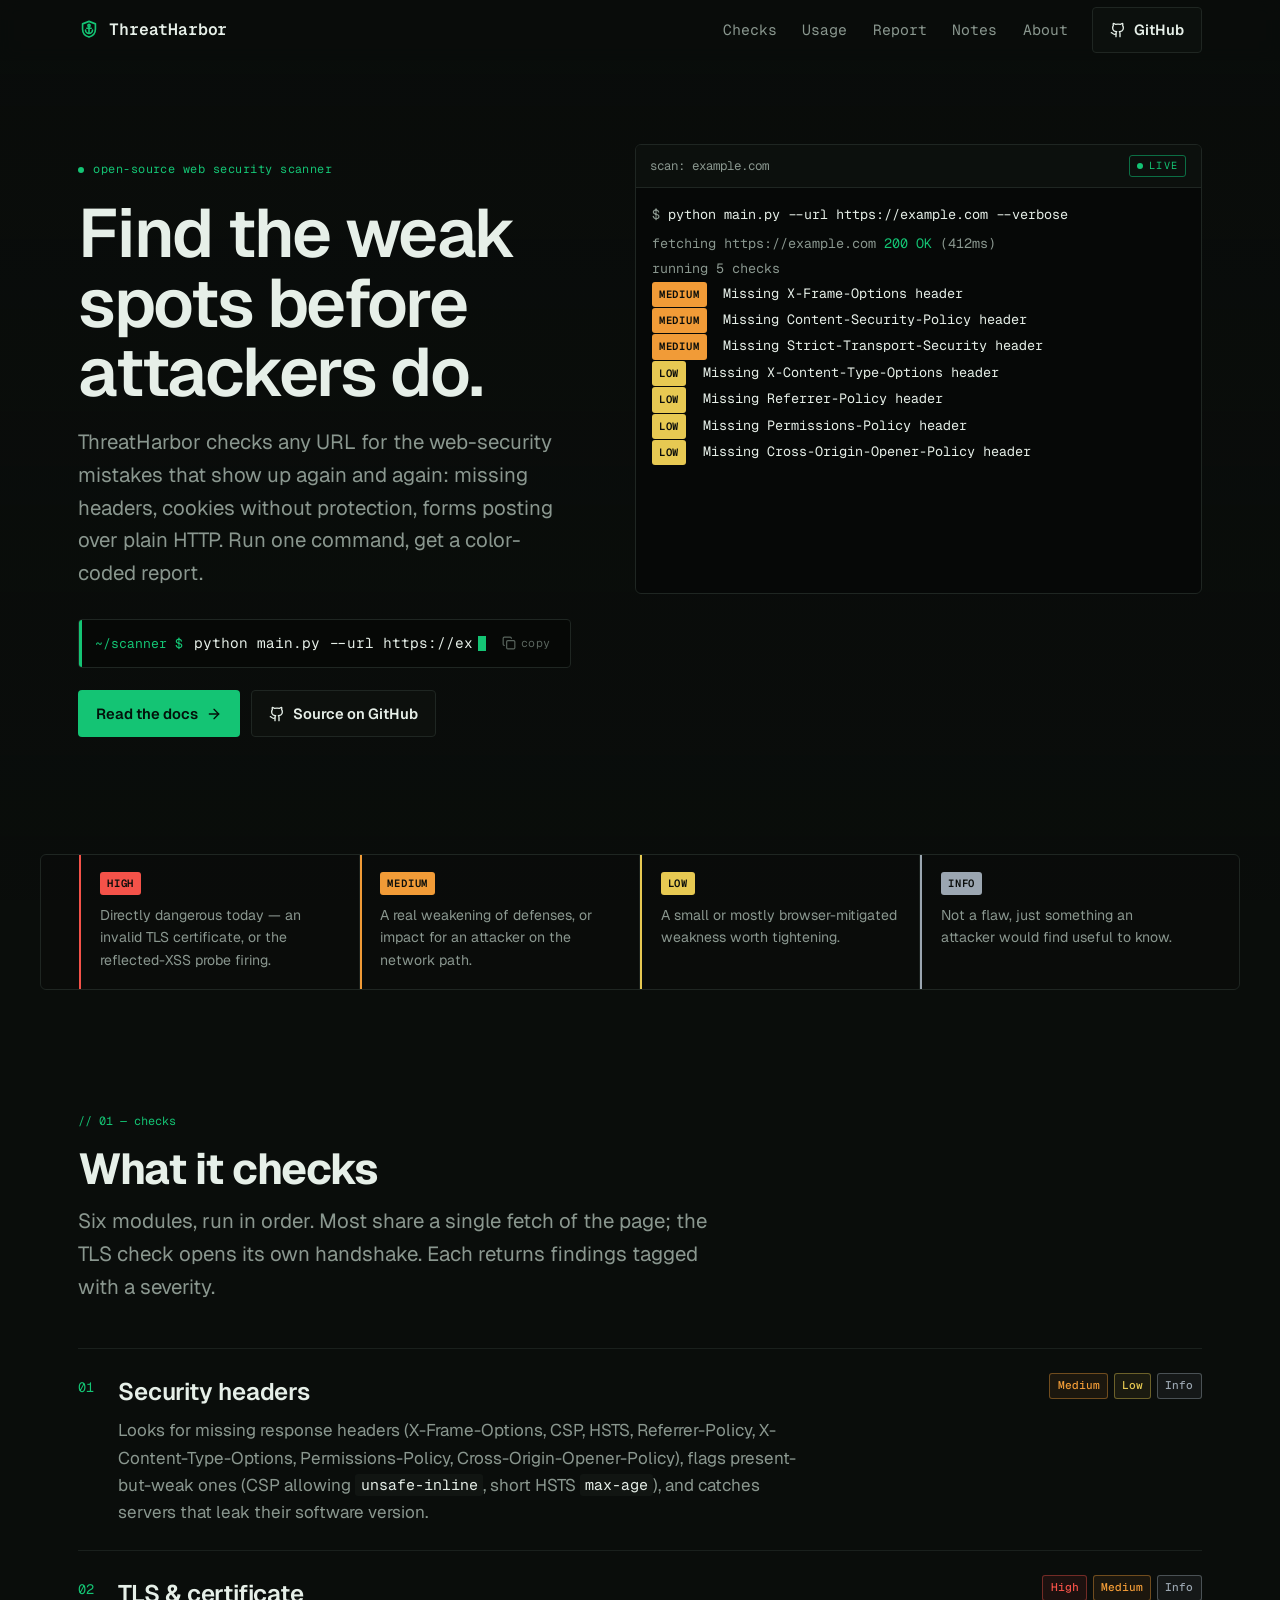
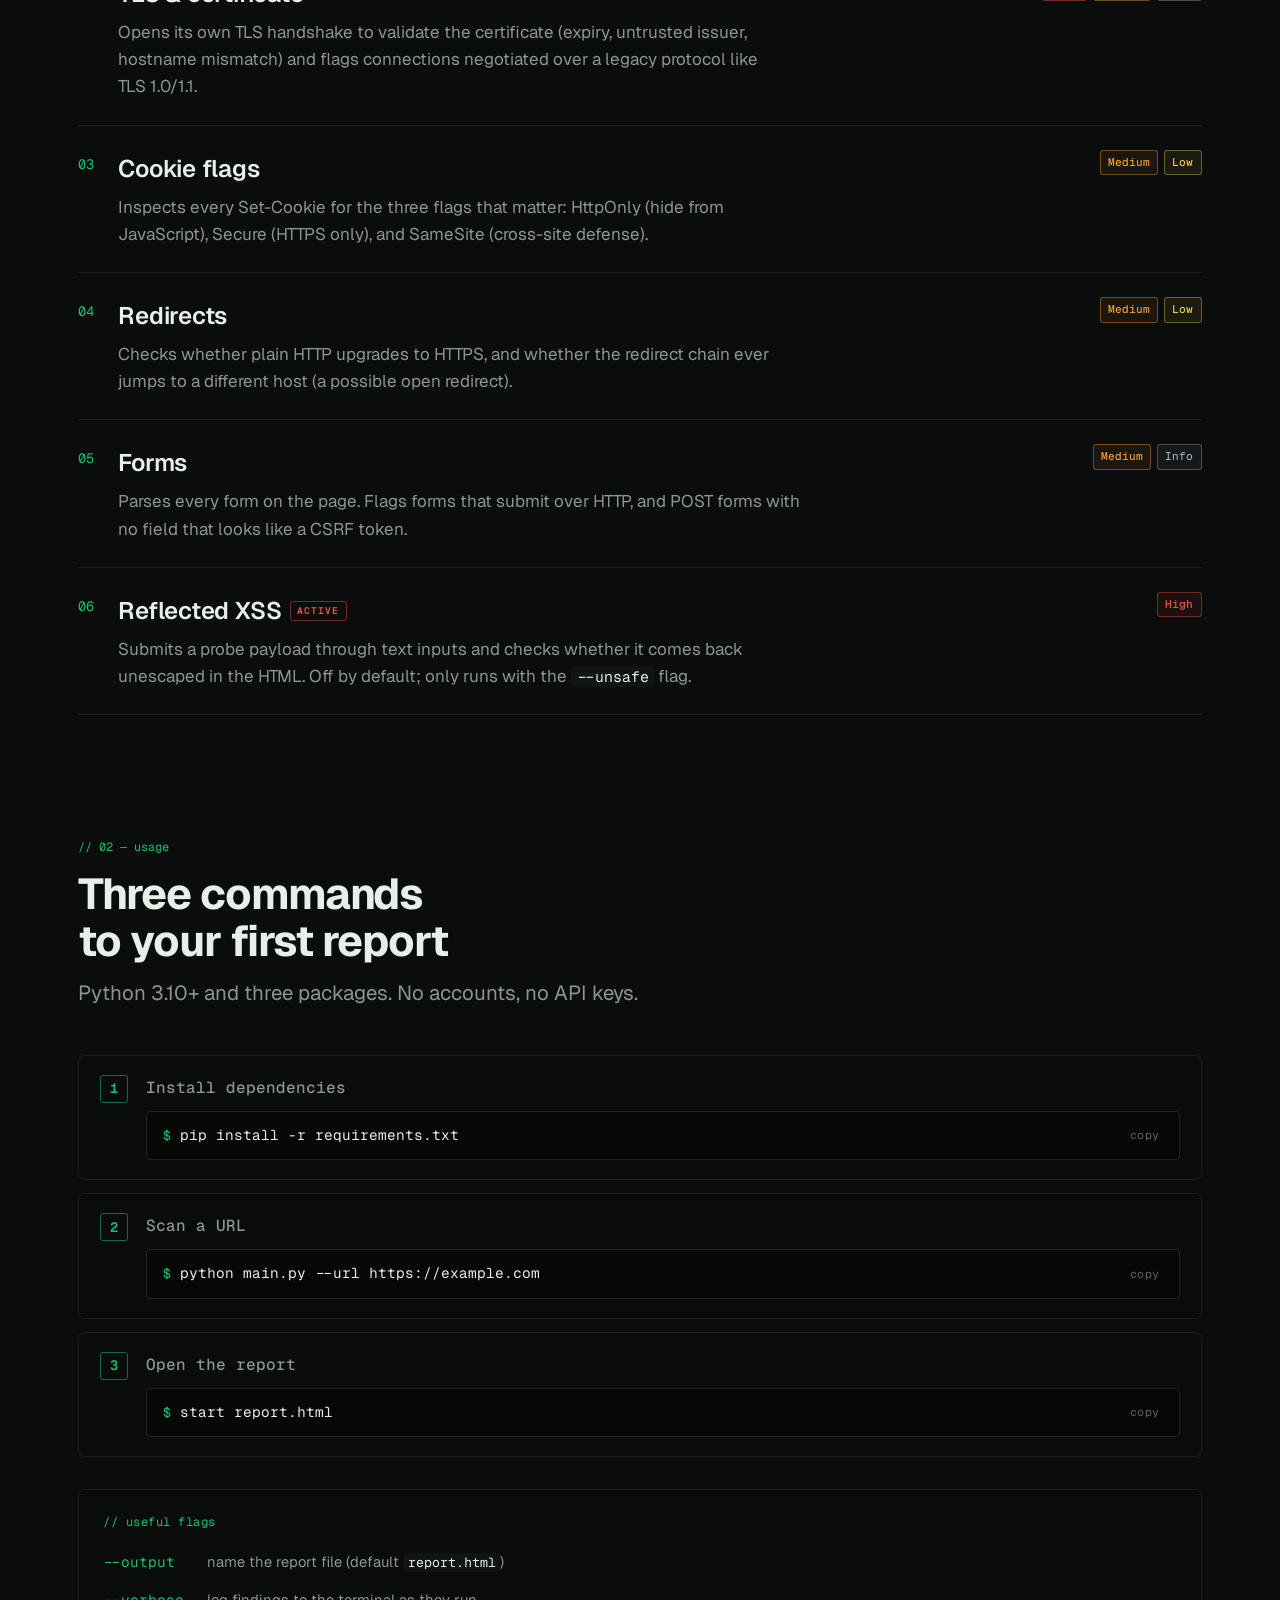
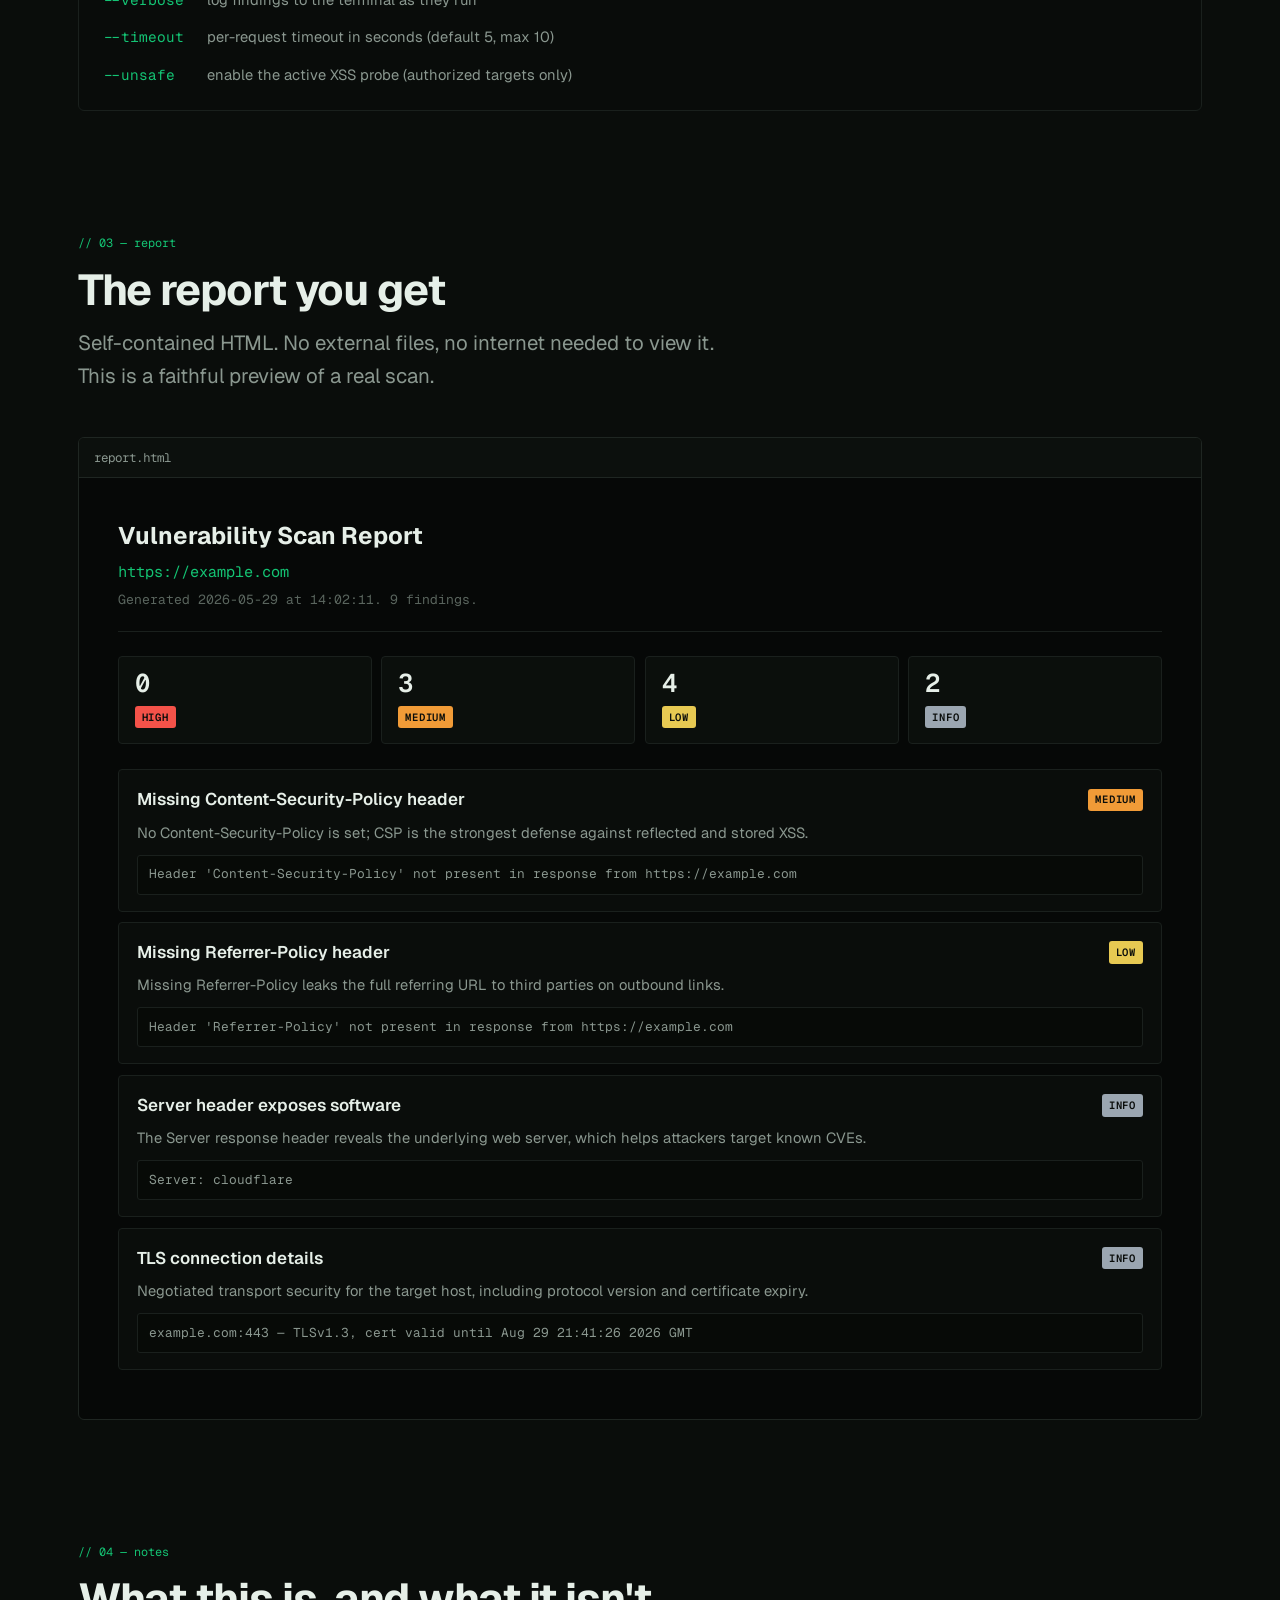
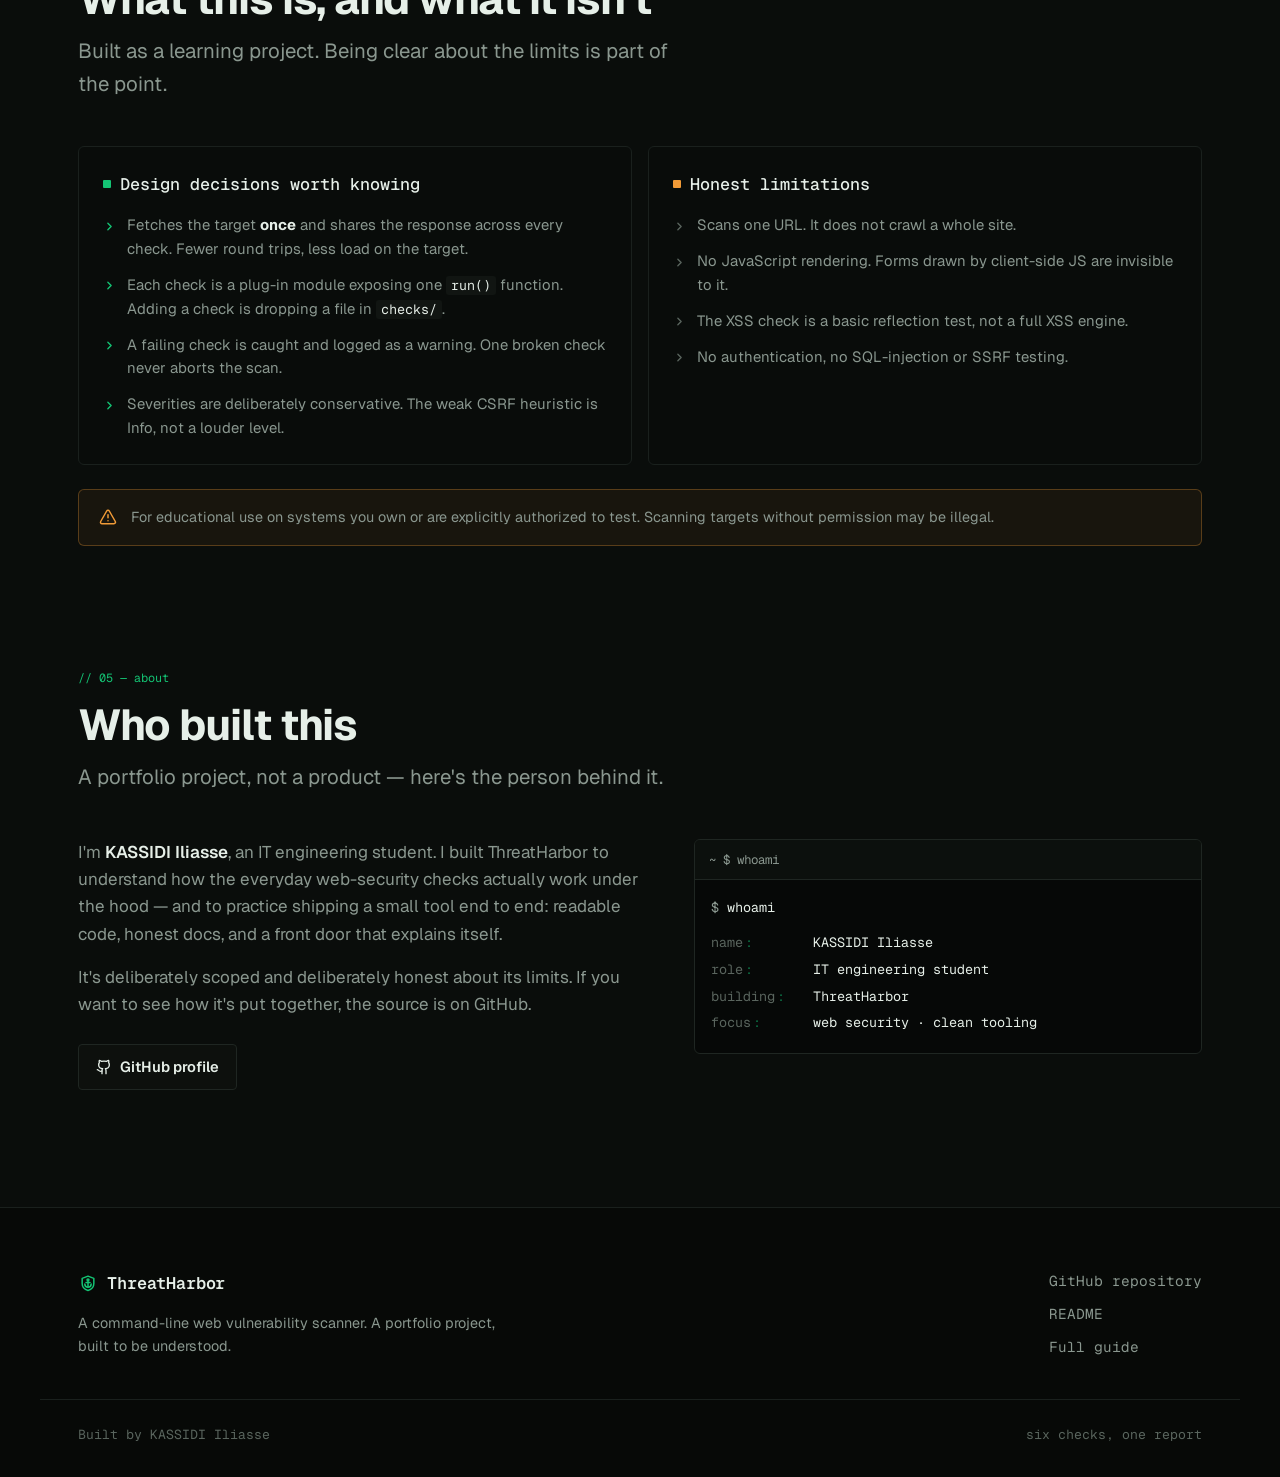
==== commit bcd5bdc9: "Site: simplified logo mark + sync checks with the scanner - Replace the nav/footer/favicon mark with" ====
--- a/website/index.html
+++ b/website/index.html
@@ -12,7 +12,7 @@
 <meta property="og:description" content="Scan a URL for the web-security basics. Get a color-coded report in seconds.">
 <meta property="og:type" content="website">
 
-<link rel="icon" href="data:image/svg+xml,%3Csvg xmlns='http://www.w3.org/2000/svg' viewBox='0 0 24 24'%3E%3Crect width='24' height='24' rx='5' fill='%2303110a'/%3E%3Cpath d='M18 11c0 4-2.8 6-6.1 7.16a.8.8 0 0 1-.54 0C8 17 5.2 15 5.2 11V5.6a.8.8 0 0 1 .8-.8c1.6 0 3.6-.96 5-2.18a.94.94 0 0 1 1.2 0C13.6 3.85 15.6 4.8 17.2 4.8a.8.8 0 0 1 .8.8z' fill='none' stroke='%2314c474' stroke-width='1.6' stroke-linejoin='round'/%3E%3Cpath d='M8.2 11l2 2 3.6-3.6' fill='none' stroke='%2314c474' stroke-width='1.6' stroke-linecap='round' stroke-linejoin='round'/%3E%3C/svg%3E">
+<link rel="icon" href="data:image/svg+xml,%3Csvg xmlns='http://www.w3.org/2000/svg' viewBox='0 0 24 24'%3E%3Crect width='24' height='24' rx='5' fill='%2303110a'/%3E%3Cg fill='none' stroke='%2314c474' stroke-width='1.7' stroke-linecap='round' stroke-linejoin='round'%3E%3Cpath d='M12 2.6 5 5.3v6c0 4.5 3 7.3 7 8.4 4-1.1 7-3.9 7-8.4v-6z'/%3E%3Ccircle cx='12' cy='7' r='1.15'/%3E%3Cpath d='M12 8.15v7.1'/%3E%3Cpath d='M9.6 10.1h4.8'/%3E%3Cpath d='M8.2 12a3.8 3.8 0 0 0 7.6 0'/%3E%3C/g%3E%3C/svg%3E">
 
 <link rel="preconnect" href="https://fonts.googleapis.com">
 <link rel="preconnect" href="https://fonts.gstatic.com" crossorigin>
@@ -29,9 +29,12 @@
 <header class="nav" id="nav">
   <div class="container nav__inner">
     <a class="brand" href="#top" aria-label="ThreatHarbor home">
-      <svg class="brand__mark" width="22" height="22" viewBox="0 0 24 24" fill="none" stroke="currentColor" stroke-width="2" stroke-linecap="round" stroke-linejoin="round" aria-hidden="true">
-        <path d="M20 13c0 5-3.5 7.5-7.66 8.95a1 1 0 0 1-.67-.01C7.5 20.5 4 18 4 13V6a1 1 0 0 1 1-1c2 0 4.5-1.2 6.24-2.72a1.17 1.17 0 0 1 1.52 0C14.51 3.81 17 5 19 5a1 1 0 0 1 1 1z"/>
-        <path d="m9 12 2 2 4-4"/>
+      <svg class="brand__mark" width="22" height="22" viewBox="0 0 24 24" fill="none" stroke="currentColor" stroke-width="1.8" stroke-linecap="round" stroke-linejoin="round" aria-hidden="true">
+        <path d="M12 2.6 5 5.3v6c0 4.5 3 7.3 7 8.4 4-1.1 7-3.9 7-8.4v-6z"/>
+        <circle cx="12" cy="7" r="1.15"/>
+        <path d="M12 8.15v7.1"/>
+        <path d="M9.6 10.1h4.8"/>
+        <path d="M8.2 12a3.8 3.8 0 0 0 7.6 0"/>
       </svg>
       <span class="brand__name">ThreatHarbor</span>
     </a>
@@ -110,14 +113,17 @@
       <div class="console__body" id="consoleBody">
         <div class="line line--cmd"><span class="muted">$</span> python main.py --url https://example.com --verbose</div>
         <div class="line line--sys">fetching https://example.com <span class="ok">200 OK</span> (412ms)</div>
-        <div class="line line--sys">running 4 checks</div>
+        <div class="line line--sys">running 5 checks</div>
         <div class="line line--find" data-sev="medium"><span class="sev sev--medium">MEDIUM</span> Missing X-Frame-Options header</div>
         <div class="line line--find" data-sev="medium"><span class="sev sev--medium">MEDIUM</span> Missing Content-Security-Policy header</div>
         <div class="line line--find" data-sev="medium"><span class="sev sev--medium">MEDIUM</span> Missing Strict-Transport-Security header</div>
         <div class="line line--find" data-sev="low"><span class="sev sev--low">LOW</span> Missing X-Content-Type-Options header</div>
         <div class="line line--find" data-sev="low"><span class="sev sev--low">LOW</span> Missing Referrer-Policy header</div>
+        <div class="line line--find" data-sev="low"><span class="sev sev--low">LOW</span> Missing Permissions-Policy header</div>
+        <div class="line line--find" data-sev="low"><span class="sev sev--low">LOW</span> Missing Cross-Origin-Opener-Policy header</div>
         <div class="line line--find" data-sev="info"><span class="sev sev--info">INFO</span> Server header exposes software: cloudflare</div>
-        <div class="line line--done"><span class="ok">scan complete.</span> High 0, Medium 3, Low 2, Info 1.</div>
+        <div class="line line--find" data-sev="info"><span class="sev sev--info">INFO</span> TLS connection: TLSv1.3, cert valid to 2026-08-29</div>
+        <div class="line line--done"><span class="ok">scan complete.</span> High 0, Medium 3, Low 4, Info 2.</div>
         <div class="line line--sys">report.html written.</div>
       </div>
     </div>
@@ -127,7 +133,7 @@
   <section class="legend container" aria-label="Severity levels">
     <div class="legend__item" style="--c:var(--high)">
       <span class="sev sev--high">HIGH</span>
-      <p>Exploitable today. Currently only the reflected-XSS probe reports this.</p>
+      <p>Directly dangerous today — an invalid TLS certificate, or the reflected-XSS probe firing.</p>
     </div>
     <div class="legend__item" style="--c:var(--medium)">
       <span class="sev sev--medium">MEDIUM</span>
@@ -148,7 +154,7 @@
     <div class="section__head">
       <span class="section__eyebrow">// 01 &mdash; checks</span>
       <h2>What it checks</h2>
-      <p class="section__sub">Five modules, run in order against a single fetch of the page. Each returns findings tagged with a severity.</p>
+      <p class="section__sub">Six modules, run in order. Most share a single fetch of the page; the TLS check opens its own handshake. Each returns findings tagged with a severity.</p>
     </div>
 
     <ol class="checks">
@@ -156,12 +162,20 @@
         <span class="check__idx">01</span>
         <div class="check__main">
           <h3>Security headers</h3>
-          <p>Looks for missing response headers (X-Frame-Options, CSP, HSTS, Referrer-Policy, X-Content-Type-Options) and flags servers that leak their software version.</p>
+          <p>Looks for missing response headers (X-Frame-Options, CSP, HSTS, Referrer-Policy, X-Content-Type-Options, Permissions-Policy, Cross-Origin-Opener-Policy), flags present-but-weak ones (CSP allowing <code>unsafe-inline</code>, short HSTS <code>max-age</code>), and catches servers that leak their software version.</p>
         </div>
         <div class="check__sevs"><span class="chip chip--medium">Medium</span><span class="chip chip--low">Low</span><span class="chip chip--info">Info</span></div>
       </li>
       <li class="check">
         <span class="check__idx">02</span>
+        <div class="check__main">
+          <h3>TLS &amp; certificate</h3>
+          <p>Opens its own TLS handshake to validate the certificate (expiry, untrusted issuer, hostname mismatch) and flags connections negotiated over a legacy protocol like TLS 1.0/1.1.</p>
+        </div>
+        <div class="check__sevs"><span class="chip chip--high">High</span><span class="chip chip--medium">Medium</span><span class="chip chip--info">Info</span></div>
+      </li>
+      <li class="check">
+        <span class="check__idx">03</span>
         <div class="check__main">
           <h3>Cookie flags</h3>
           <p>Inspects every Set-Cookie for the three flags that matter: HttpOnly (hide from JavaScript), Secure (HTTPS only), and SameSite (cross-site defense).</p>
@@ -169,7 +183,7 @@
         <div class="check__sevs"><span class="chip chip--medium">Medium</span><span class="chip chip--low">Low</span></div>
       </li>
       <li class="check">
-        <span class="check__idx">03</span>
+        <span class="check__idx">04</span>
         <div class="check__main">
           <h3>Redirects</h3>
           <p>Checks whether plain HTTP upgrades to HTTPS, and whether the redirect chain ever jumps to a different host (a possible open redirect).</p>
@@ -177,7 +191,7 @@
         <div class="check__sevs"><span class="chip chip--medium">Medium</span><span class="chip chip--low">Low</span></div>
       </li>
       <li class="check">
-        <span class="check__idx">04</span>
+        <span class="check__idx">05</span>
         <div class="check__main">
           <h3>Forms</h3>
           <p>Parses every form on the page. Flags forms that submit over HTTP, and POST forms with no field that looks like a CSRF token.</p>
@@ -185,7 +199,7 @@
         <div class="check__sevs"><span class="chip chip--medium">Medium</span><span class="chip chip--info">Info</span></div>
       </li>
       <li class="check">
-        <span class="check__idx">05</span>
+        <span class="check__idx">06</span>
         <div class="check__main">
           <h3>Reflected XSS <span class="check__tag">active</span></h3>
           <p>Submits a probe payload through text inputs and checks whether it comes back unescaped in the HTML. Off by default; only runs with the <code>--unsafe</code> flag.</p>
@@ -263,13 +277,13 @@
         <div class="report__header">
           <h3>Vulnerability Scan Report</h3>
           <p class="report__target">https://example.com</p>
-          <p class="report__meta">Generated 2026-05-29 at 14:02:11. 6 findings.</p>
+          <p class="report__meta">Generated 2026-05-29 at 14:02:11. 9 findings.</p>
         </div>
         <div class="report__summary">
           <div class="rcell"><span class="rcell__n">0</span><span class="sev sev--high">HIGH</span></div>
           <div class="rcell"><span class="rcell__n">3</span><span class="sev sev--medium">MEDIUM</span></div>
-          <div class="rcell"><span class="rcell__n">2</span><span class="sev sev--low">LOW</span></div>
-          <div class="rcell"><span class="rcell__n">1</span><span class="sev sev--info">INFO</span></div>
+          <div class="rcell"><span class="rcell__n">4</span><span class="sev sev--low">LOW</span></div>
+          <div class="rcell"><span class="rcell__n">2</span><span class="sev sev--info">INFO</span></div>
         </div>
         <div class="report__finding" data-sev="medium">
           <div class="report__finding-head"><span class="report__finding-title">Missing Content-Security-Policy header</span><span class="sev sev--medium">MEDIUM</span></div>
@@ -285,6 +299,11 @@
           <div class="report__finding-head"><span class="report__finding-title">Server header exposes software</span><span class="sev sev--info">INFO</span></div>
           <p>The Server response header reveals the underlying web server, which helps attackers target known CVEs.</p>
           <code class="report__ev">Server: cloudflare</code>
+        </div>
+        <div class="report__finding" data-sev="info">
+          <div class="report__finding-head"><span class="report__finding-title">TLS connection details</span><span class="sev sev--info">INFO</span></div>
+          <p>Negotiated transport security for the target host, including protocol version and certificate expiry.</p>
+          <code class="report__ev">example.com:443 — TLSv1.3, cert valid until Aug 29 21:41:26 2026 GMT</code>
         </div>
       </div>
     </div>
@@ -373,9 +392,12 @@
   <div class="container footer__inner">
     <div class="footer__brand">
       <a class="brand" href="#top" aria-label="ThreatHarbor home">
-        <svg class="brand__mark" width="20" height="20" viewBox="0 0 24 24" fill="none" stroke="currentColor" stroke-width="2" stroke-linecap="round" stroke-linejoin="round" aria-hidden="true">
-          <path d="M20 13c0 5-3.5 7.5-7.66 8.95a1 1 0 0 1-.67-.01C7.5 20.5 4 18 4 13V6a1 1 0 0 1 1-1c2 0 4.5-1.2 6.24-2.72a1.17 1.17 0 0 1 1.52 0C14.51 3.81 17 5 19 5a1 1 0 0 1 1 1z"/>
-          <path d="m9 12 2 2 4-4"/>
+        <svg class="brand__mark" width="20" height="20" viewBox="0 0 24 24" fill="none" stroke="currentColor" stroke-width="1.8" stroke-linecap="round" stroke-linejoin="round" aria-hidden="true">
+          <path d="M12 2.6 5 5.3v6c0 4.5 3 7.3 7 8.4 4-1.1 7-3.9 7-8.4v-6z"/>
+          <circle cx="12" cy="7" r="1.15"/>
+          <path d="M12 8.15v7.1"/>
+          <path d="M9.6 10.1h4.8"/>
+          <path d="M8.2 12a3.8 3.8 0 0 0 7.6 0"/>
         </svg>
         <span class="brand__name">ThreatHarbor</span>
       </a>
@@ -389,7 +411,7 @@
   </div>
   <div class="container footer__base">
     <span>Built by KASSIDI Iliasse</span>
-    <span class="mono">five checks, one report</span>
+    <span class="mono">six checks, one report</span>
   </div>
 </footer>
 
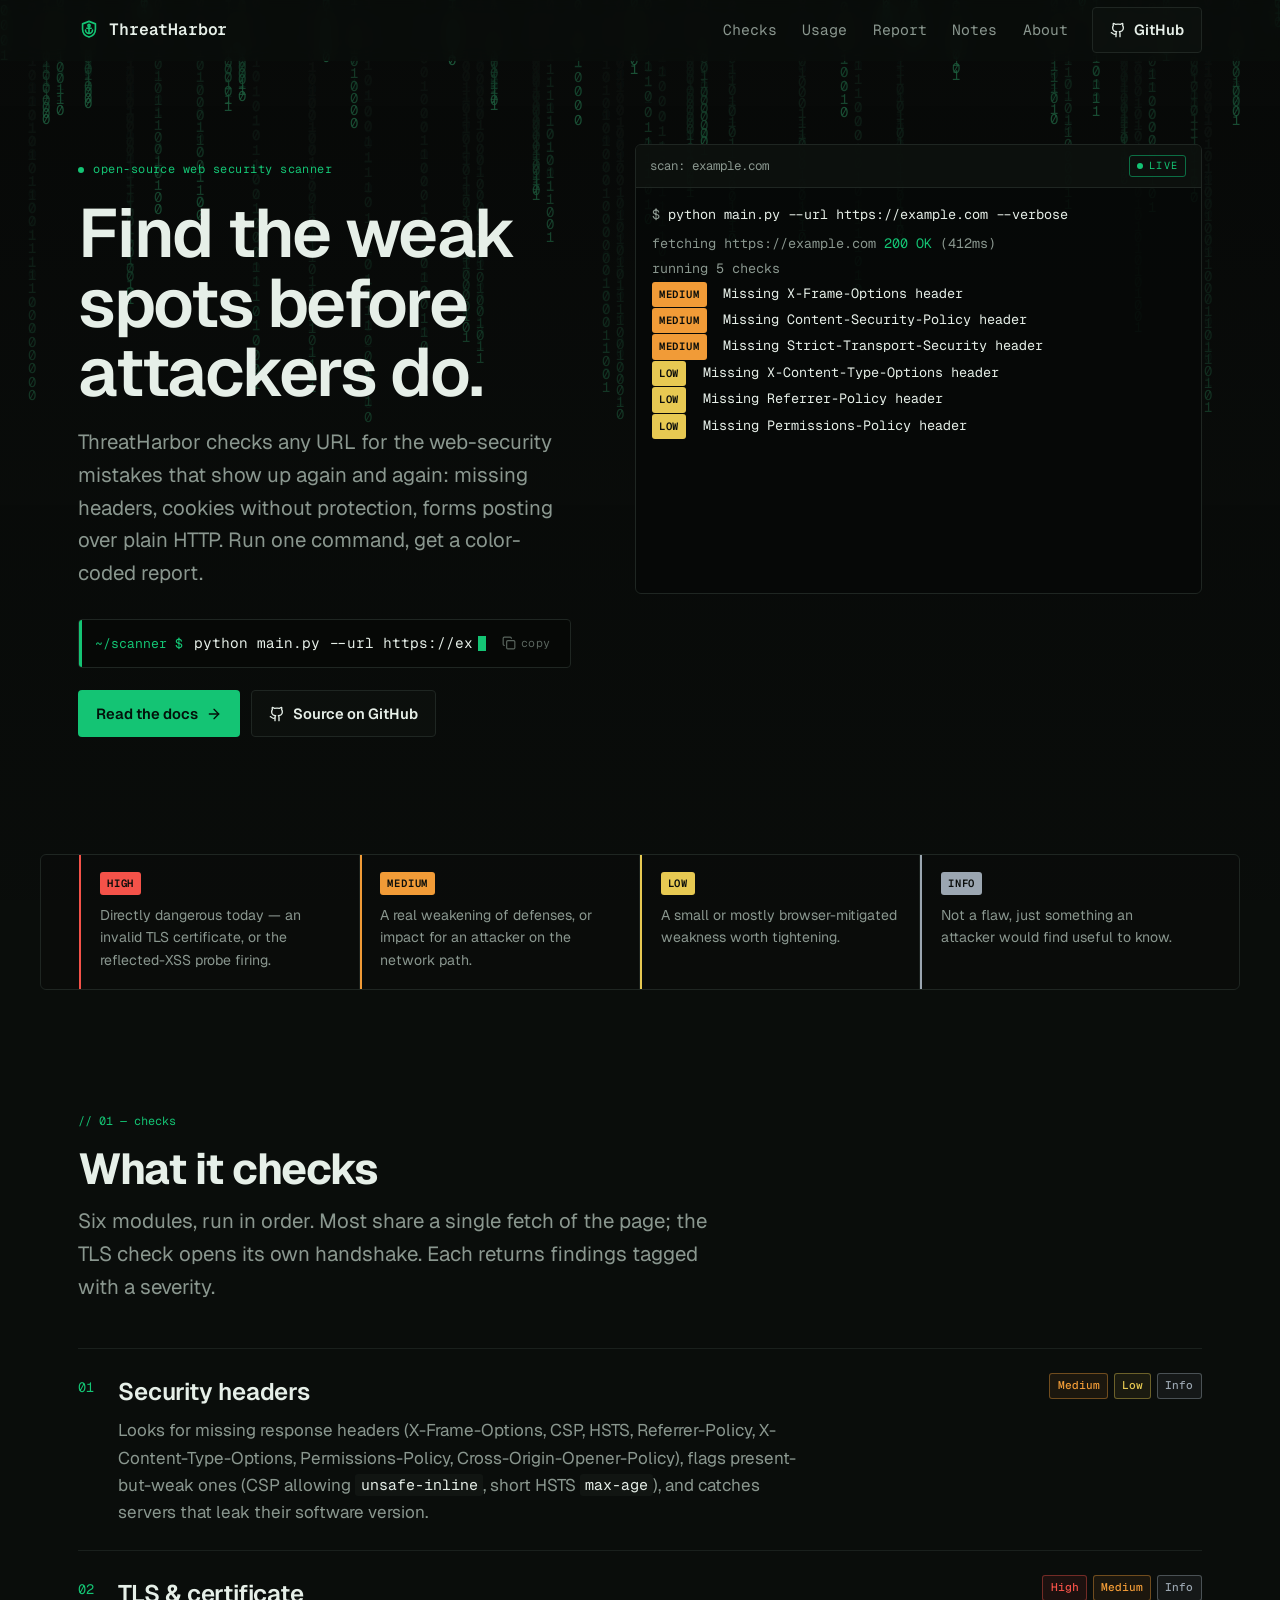
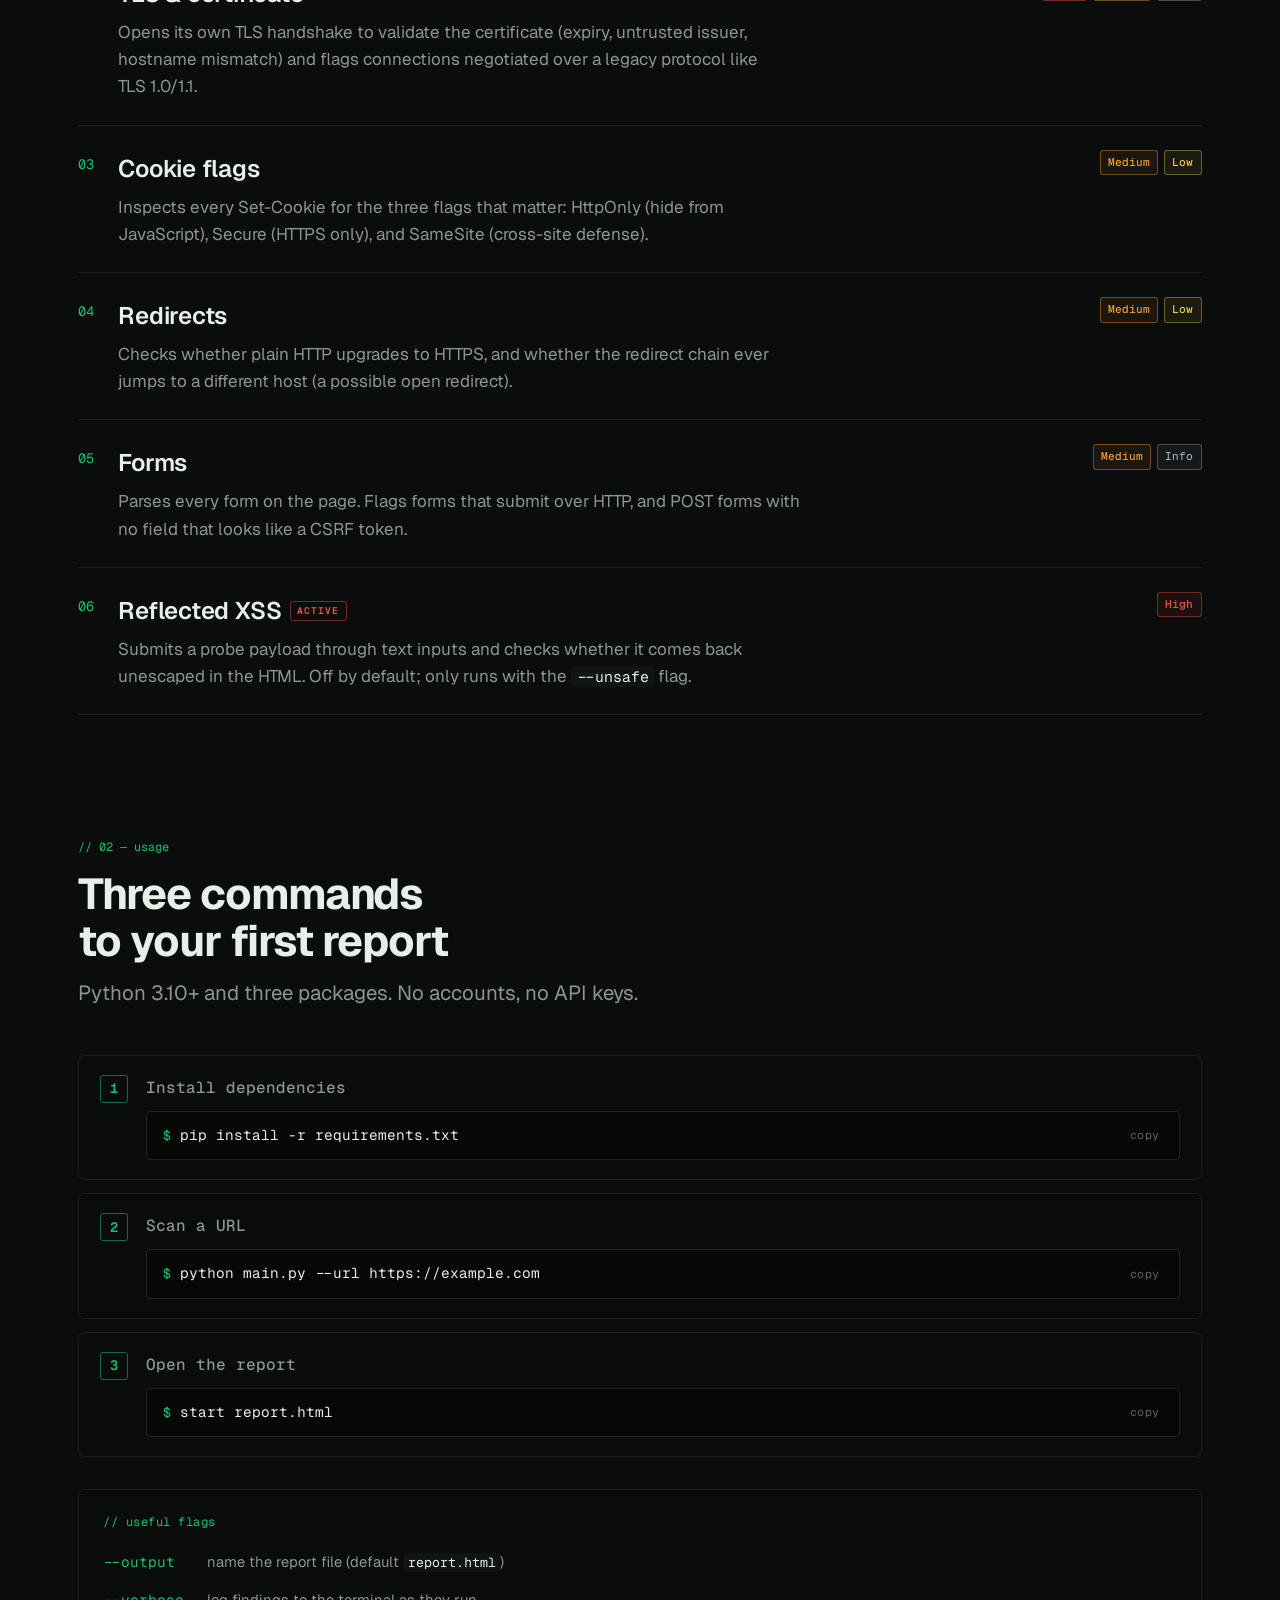
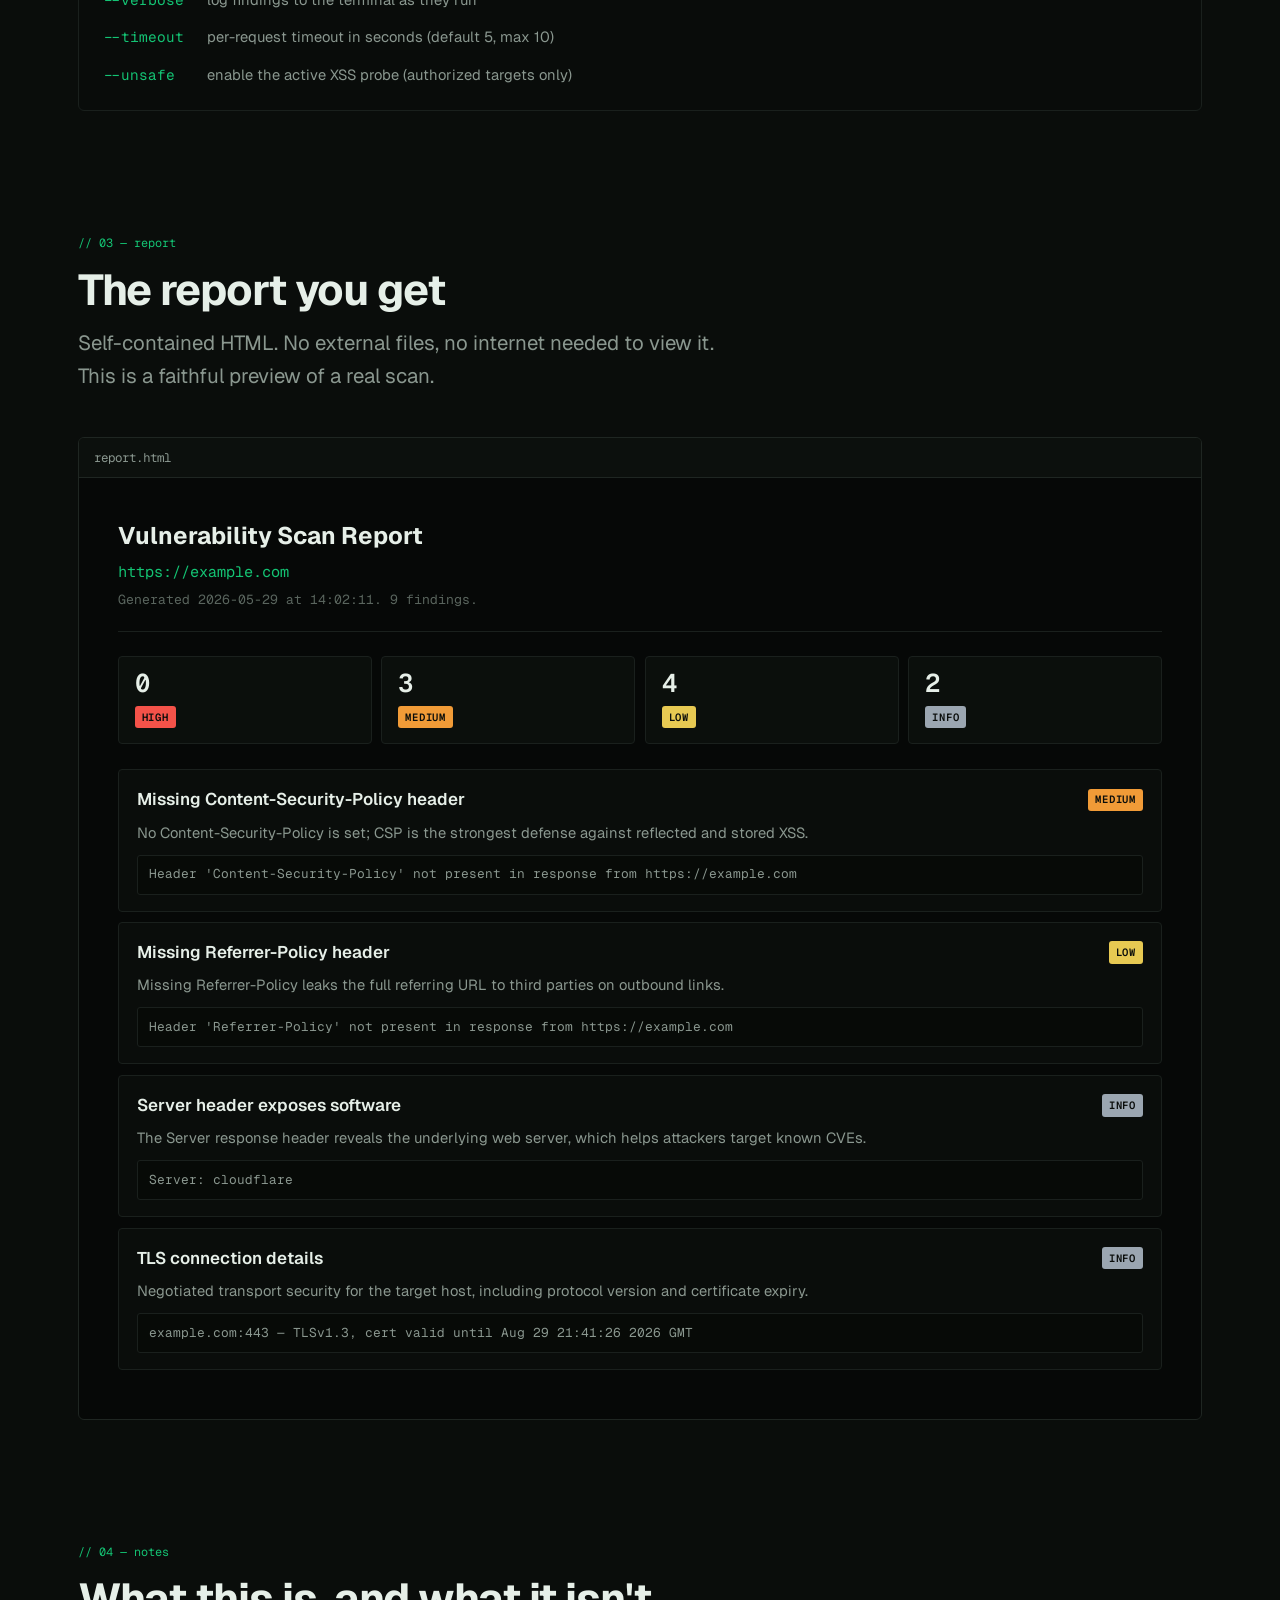
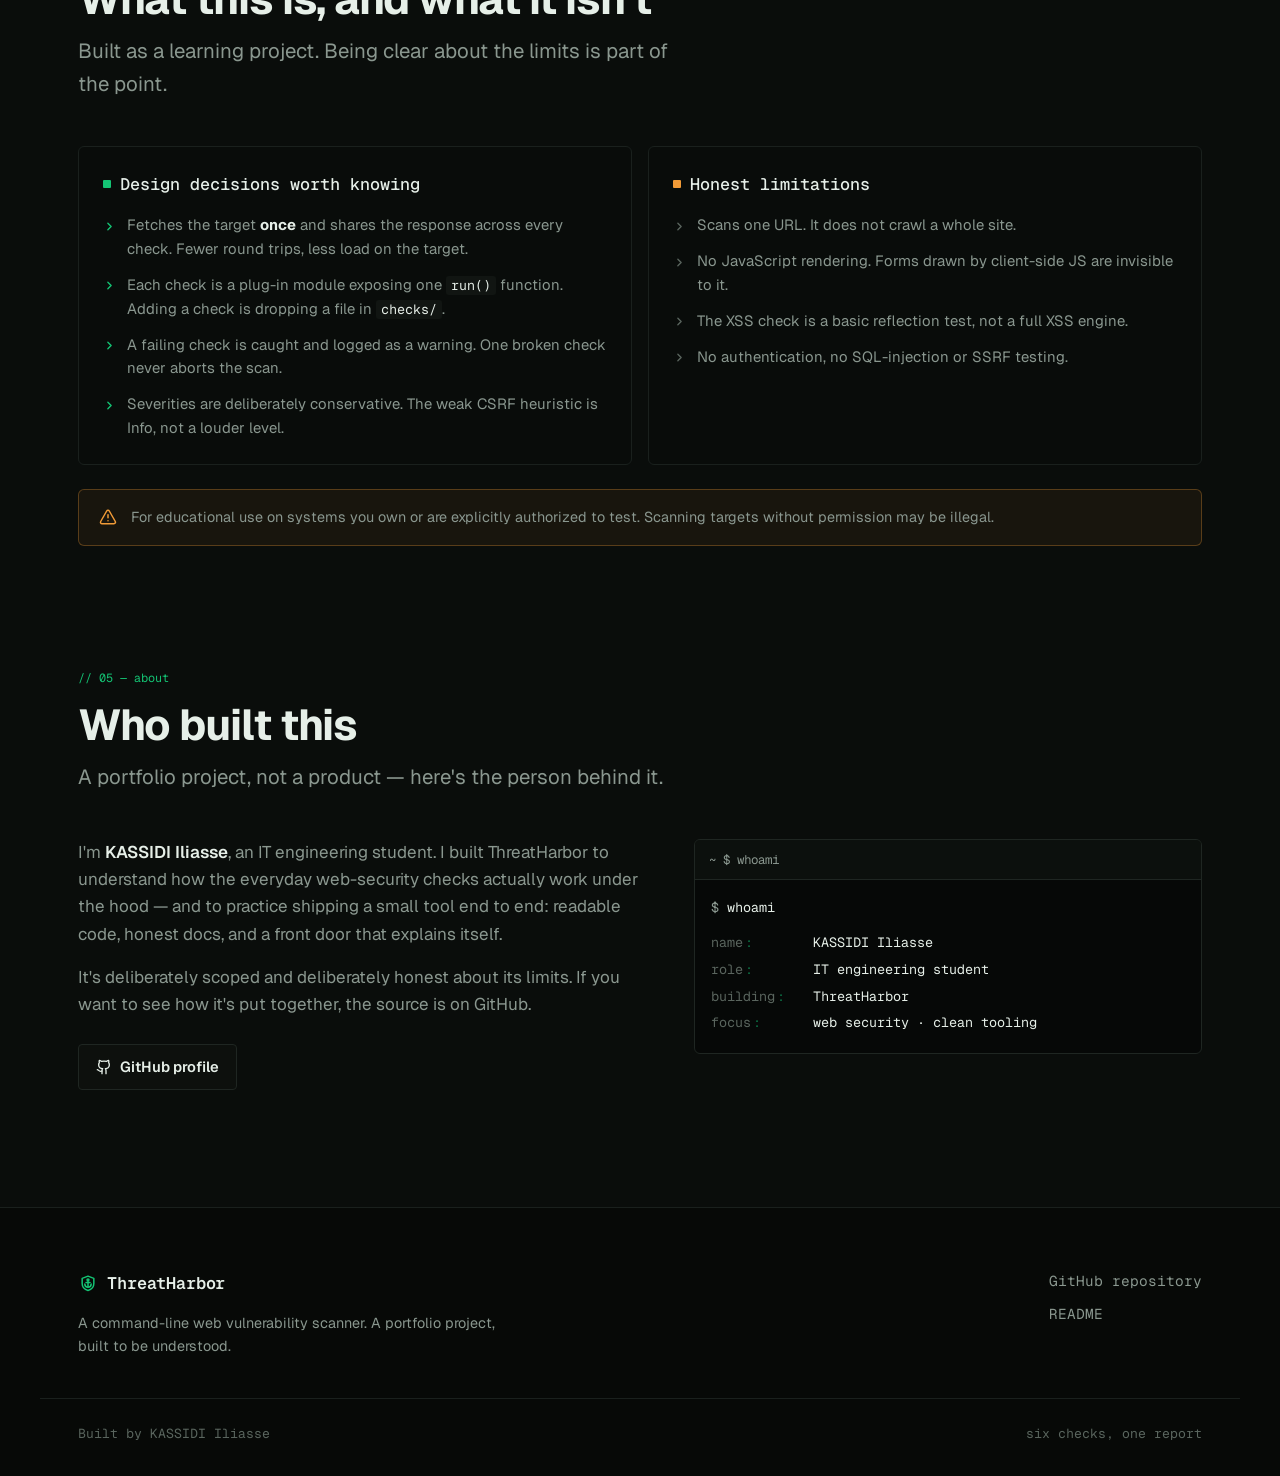
==== commit 7918b9f8: "Point site links to the new repo" ====
--- a/website/index.html
+++ b/website/index.html
@@ -47,7 +47,7 @@
       <a href="#about">About</a>
     </nav>
 
-    <a class="btn btn--ghost nav__cta" href="https://github.com/Iliakas/vulnerability_tester" target="_blank" rel="noopener">
+    <a class="btn btn--ghost nav__cta" href="https://github.com/Kassidi-Iliasse/threatharbor" target="_blank" rel="noopener">
       <svg width="16" height="16" viewBox="0 0 24 24" fill="none" stroke="currentColor" stroke-width="2" stroke-linecap="round" stroke-linejoin="round" aria-hidden="true"><path d="M15 22v-4a4.8 4.8 0 0 0-1-3.5c3 0 6-2 6-5.5.08-1.25-.27-2.48-1-3.5.28-1.15.28-2.35 0-3.5 0 0-1 0-3 1.5-2.64-.5-5.36-.5-8 0C6 2 5 2 5 2c-.3 1.15-.3 2.35 0 3.5A5.403 5.403 0 0 0 4 9c0 3.5 3 5.5 6 5.5-.39.49-.68 1.05-.85 1.65-.17.6-.22 1.23-.15 1.85v4"/><path d="M9 18c-4.51 2-5-2-7-2"/></svg>
       GitHub
     </a>
@@ -62,7 +62,7 @@
     <a href="#report">Report</a>
     <a href="#notes">Notes</a>
     <a href="#about">About</a>
-    <a class="nav__mobile-ext" href="https://github.com/Iliakas/vulnerability_tester" target="_blank" rel="noopener">GitHub
+    <a class="nav__mobile-ext" href="https://github.com/Kassidi-Iliasse/threatharbor" target="_blank" rel="noopener">GitHub
       <svg width="14" height="14" viewBox="0 0 24 24" fill="none" stroke="currentColor" stroke-width="2" stroke-linecap="round" stroke-linejoin="round" aria-hidden="true"><path d="M7 7h10v10"/><path d="M7 17 17 7"/></svg>
     </a>
   </nav>
@@ -97,7 +97,7 @@
         <a class="btn btn--accent" href="#usage">Read the docs
           <svg width="16" height="16" viewBox="0 0 24 24" fill="none" stroke="currentColor" stroke-width="2" stroke-linecap="round" stroke-linejoin="round" aria-hidden="true"><path d="M5 12h14"/><path d="m12 5 7 7-7 7"/></svg>
         </a>
-        <a class="btn btn--ghost" href="https://github.com/Iliakas/vulnerability_tester" target="_blank" rel="noopener">
+        <a class="btn btn--ghost" href="https://github.com/Kassidi-Iliasse/threatharbor" target="_blank" rel="noopener">
           <svg width="16" height="16" viewBox="0 0 24 24" fill="none" stroke="currentColor" stroke-width="2" stroke-linecap="round" stroke-linejoin="round" aria-hidden="true"><path d="M15 22v-4a4.8 4.8 0 0 0-1-3.5c3 0 6-2 6-5.5.08-1.25-.27-2.48-1-3.5.28-1.15.28-2.35 0-3.5 0 0-1 0-3 1.5-2.64-.5-5.36-.5-8 0C6 2 5 2 5 2c-.3 1.15-.3 2.35 0 3.5A5.403 5.403 0 0 0 4 9c0 3.5 3 5.5 6 5.5-.39.49-.68 1.05-.85 1.65-.17.6-.22 1.23-.15 1.85v4"/><path d="M9 18c-4.51 2-5-2-7-2"/></svg>
           Source on GitHub
         </a>
@@ -365,7 +365,7 @@
           you want to see how it's put together, the source is on GitHub.
         </p>
         <div class="about__actions">
-          <a class="btn btn--ghost" href="https://github.com/Iliakas" target="_blank" rel="noopener">
+          <a class="btn btn--ghost" href="https://github.com/Kassidi-Iliasse" target="_blank" rel="noopener">
             <svg width="16" height="16" viewBox="0 0 24 24" fill="none" stroke="currentColor" stroke-width="2" stroke-linecap="round" stroke-linejoin="round" aria-hidden="true"><path d="M15 22v-4a4.8 4.8 0 0 0-1-3.5c3 0 6-2 6-5.5.08-1.25-.27-2.48-1-3.5.28-1.15.28-2.35 0-3.5 0 0-1 0-3 1.5-2.64-.5-5.36-.5-8 0C6 2 5 2 5 2c-.3 1.15-.3 2.35 0 3.5A5.403 5.403 0 0 0 4 9c0 3.5 3 5.5 6 5.5-.39.49-.68 1.05-.85 1.65-.17.6-.22 1.23-.15 1.85v4"/><path d="M9 18c-4.51 2-5-2-7-2"/></svg>
             GitHub profile
           </a>
@@ -404,9 +404,8 @@
       <p>A command-line web vulnerability scanner. A portfolio project, built to be understood.</p>
     </div>
     <nav class="footer__links" aria-label="Footer">
-      <a href="https://github.com/Iliakas/vulnerability_tester" target="_blank" rel="noopener">GitHub repository</a>
-      <a href="https://github.com/Iliakas/vulnerability_tester/blob/main/README.md" target="_blank" rel="noopener">README</a>
-      <a href="https://github.com/Iliakas/vulnerability_tester/blob/main/GUIDE.md" target="_blank" rel="noopener">Full guide</a>
+      <a href="https://github.com/Kassidi-Iliasse/threatharbor" target="_blank" rel="noopener">GitHub repository</a>
+      <a href="https://github.com/Kassidi-Iliasse/threatharbor/blob/main/README.md" target="_blank" rel="noopener">README</a>
     </nav>
   </div>
   <div class="container footer__base">
